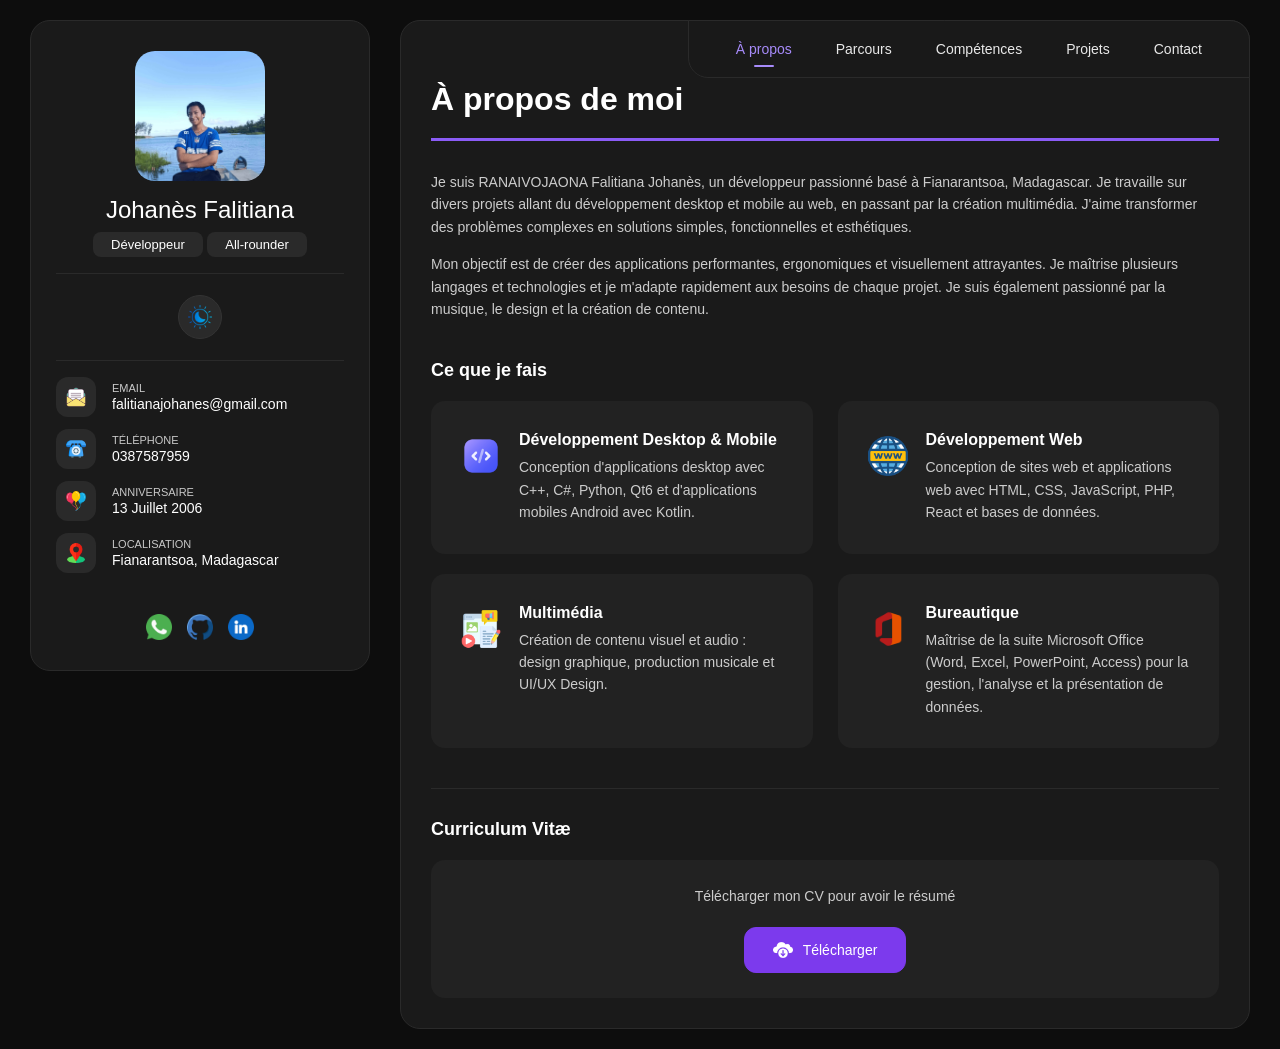
==== index.html @ 88a249fa "15/09/26 ajutsment" ====
<!doctype html>
<html lang="fr">
  <head>
    <meta charset="UTF-8" />
    <meta name="viewport" content="width=device-width, initial-scale=1.0" />
    <meta name="description" content="Johanès Falitiana" />
    <meta name="keywords" content="développeur" />
    <meta name="author" content="Johanès Falitiana" />
    <meta property="og:title" content="Johanès Falitiana" />
    <meta
      property="og:description"
      content="Colorons le monde au-delà des lignes"
    />
    <meta
      property="og:image"
      content="https://johanes-mg.github.io/images/og-image.png"
    />
    <meta property="og:url" content="https://johanes-mg.github.io/" />
    <meta name="twitter:card" content="summary_large_image" />
    <meta
      name="google-site-verification"
      content="e6RH8l0R0uN1X-4Rn2BS_ZNVHV0qNnOUqaSfo2yXLfU"
    />
    <title>Johanès Falitiana</title>
    <link rel="shortcut icon" href="./images/favicon.png" type="image/png" />
    <link rel="stylesheet" href="./johanes.css" />
  </head>

  <body>
    <main>
      <aside class="barre-laterale" data-barre>
        <div class="info-principale">
          <figure class="cadre-avatar">
            <img
              src="./images/j.jpg"
              width="80"
              height="80"
              alt=""
              loading="lazy"
            />
          </figure>

          <div class="contenu-info">
            <h1 class="nom" title="Johanès">Johanès Falitiana</h1>
            <p class="titre">Développeur</p>
            <p class="titre">All-rounder</p>
          </div>

          <button
            class="btn-plus-info"
            data-btn-info
            aria-label="Afficher les contacts"
          >
            <span>Afficher les contacts</span>
            <img
              src="./images/icone-fleche-bas.png"
              width="16"
              height="16"
              alt=""
              loading="lazy"
            />
          </button>
        </div>

        <div class="info-sup">
          <div class="separateur"></div>

          <div class="theme-toggle-wrapper">
            <button
              class="btn-theme"
              onclick="basculerTheme()"
              title="Changer de thème"
              aria-label="Changer de thème"
            >
              <img
                src="./images/icone-soleil.png"
                id="theme-icon"
                width="24"
                height="24"
                alt=""
                loading="lazy"
              />
            </button>
          </div>

          <div class="separateur"></div>

          <ul class="liste-contacts">
            <li class="item-contact">
              <div class="boite-icone">
                <img
                  src="./images/mail.png"
                  width="18"
                  height="18"
                  alt=""
                  loading="lazy"
                />
              </div>
              <div class="info-contact">
                <p class="titre-contact">Email</p>
                <a href="mailto:falitianajohanes@gmail.com" class="lien-contact"
                  >falitianajohanes@gmail.com</a
                >
              </div>
            </li>

            <li class="item-contact">
              <div class="boite-icone">
                <img
                  src="./images/appel.png"
                  width="18"
                  height="18"
                  alt=""
                  loading="lazy"
                />
              </div>
              <div class="info-contact">
                <p class="titre-contact">Téléphone</p>
                <a href="tel:+261387587959" class="lien-contact">0387587959</a>
              </div>
            </li>

            <li class="item-contact">
              <div class="boite-icone">
                <img
                  src="./images/calendar.png"
                  width="18"
                  height="18"
                  alt=""
                  loading="lazy"
                />
              </div>
              <div class="info-contact">
                <p class="titre-contact">Anniversaire</p>
                <time datetime="2006-07-13">13 Juillet 2006</time>
              </div>
            </li>

            <li class="item-contact">
              <div class="boite-icone">
                <img
                  src="./images/madagascar.png"
                  width="18"
                  height="18"
                  alt=""
                  loading="lazy"
                />
              </div>
              <div class="info-contact">
                <p class="titre-contact">Localisation</p>
                <address>Fianarantsoa, Madagascar</address>
              </div>
            </li>
          </ul>

          <div class="separateur"></div>

          <ul class="liste-reseaux">
            <li class="item-reseau">
              <a
                href="https://wa.me/261335429782"
                target="_blank"
                rel="noopener noreferrer"
                aria-label="WhatsApp"
              >
                <img
                  src="./images/whatsapp.png"
                  width="28"
                  height="28"
                  alt=""
                  loading="lazy"
                />
              </a>
            </li>
            <li class="item-reseau">
              <a
                href="https://github.com/Johanes-mg"
                target="_blank"
                rel="noopener noreferrer"
                aria-label="GitHub"
              >
                <img
                  src="./images/github.png"
                  width="28"
                  height="28"
                  alt=""
                  loading="lazy"
                />
              </a>
            </li>
            <li class="item-reseau">
              <a
                href="https://www.linkedin.com/in/johan%C3%A8s-falitiana-335456431"
                target="_blank"
                rel="noopener noreferrer"
                aria-label="LinkedIn"
              >
                <img
                  src="./images/linkedin.png"
                  width="28"
                  height="28"
                  alt=""
                  loading="lazy"
                />
              </a>
            </li>
          </ul>
        </div>
      </aside>

      <div class="contenu-principal">
        <nav class="navigation" aria-label="Navigation principale">
          <ul class="liste-navigation">
            <li class="item-nav">
              <button class="lien-nav actif" data-page-nav aria-current="page">
                À propos
              </button>
            </li>
            <li class="item-nav">
              <button class="lien-nav" data-page-nav>Parcours</button>
            </li>
            <li class="item-nav">
              <button class="lien-nav" data-page-nav>Compétences</button>
            </li>
            <li class="item-nav">
              <button class="lien-nav" data-page-nav>Projets</button>
            </li>
            <li class="item-nav">
              <button class="lien-nav" data-page-nav>Contact</button>
            </li>
          </ul>
        </nav>

        <article class="page page-a-propos actif" data-page="à propos">
          <header>
            <h2 class="titre-article">À propos de moi</h2>
          </header>

          <section class="texte-a-propos">
            <p>
              Je suis RANAIVOJAONA Falitiana Johanès, un développeur passionné
              basé à Fianarantsoa, Madagascar. Je travaille sur divers projets
              allant du développement desktop et mobile au web, en passant par
              la création multimédia. J'aime transformer des problèmes complexes
              en solutions simples, fonctionnelles et esthétiques.
            </p>
            <p>
              Mon objectif est de créer des applications performantes,
              ergonomiques et visuellement attrayantes. Je maîtrise plusieurs
              langages et technologies et je m'adapte rapidement aux besoins de
              chaque projet. Je suis également passionné par la musique, le
              design et la création de contenu.
            </p>
          </section>

          <section class="services">
            <h3 class="titre-service">Ce que je fais</h3>

            <ul class="liste-services">
              <li class="item-service">
                <div class="boite-icone-service">
                  <img
                    src="./images/icon-code.png"
                    width="40"
                    height="40"
                    alt=""
                    loading="lazy"
                  />
                </div>
                <div class="contenu-service">
                  <h4 class="titre-item-service">
                    Développement Desktop &amp; Mobile
                  </h4>
                  <p class="texte-service">
                    Conception d'applications desktop avec C++, C#, Python, Qt6
                    et d'applications mobiles Android avec Kotlin.
                  </p>
                </div>
              </li>

              <li class="item-service">
                <div class="boite-icone-service">
                  <img
                    src="./images/icone-web.png"
                    width="40"
                    height="40"
                    alt=""
                    loading="lazy"
                  />
                </div>
                <div class="contenu-service">
                  <h4 class="titre-item-service">Développement Web</h4>
                  <p class="texte-service">
                    Conception de sites web et applications web avec HTML, CSS,
                    JavaScript, PHP, React et bases de données.
                  </p>
                </div>
              </li>

              <li class="item-service">
                <div class="boite-icone-service">
                  <img
                    src="./images/icone-multimedia.png"
                    width="40"
                    height="40"
                    alt=""
                    loading="lazy"
                  />
                </div>
                <div class="contenu-service">
                  <h4 class="titre-item-service">Multimédia</h4>
                  <p class="texte-service">
                    Création de contenu visuel et audio : design graphique,
                    production musicale et UI/UX Design.
                  </p>
                </div>
              </li>

              <li class="item-service">
                <div class="boite-icone-service">
                  <img
                    src="./images/icone-bureautic.png"
                    width="40"
                    height="40"
                    alt=""
                    loading="lazy"
                  />
                </div>
                <div class="contenu-service">
                  <h4 class="titre-item-service">Bureautique</h4>
                  <p class="texte-service">
                    Maîtrise de la suite Microsoft Office (Word, Excel,
                    PowerPoint, Access) pour la gestion, l'analyse et la
                    présentation de données.
                  </p>
                </div>
              </li>
            </ul>
          </section>

          <section class="section-cv">
            <h3 class="titre-service">Curriculum Vitæ</h3>
            <div class="cv-container">
              <p class="cv-description">
                Télécharger mon CV pour avoir le résumé
              </p>
              <div class="cv-boutons">
                <button
                  class="btn-cv-action btn-telecharger"
                  onclick="telechargerCV()"
                >
                  <img
                    src="./images/icone-telecharger.png"
                    width="20"
                    height="20"
                    alt=""
                    loading="lazy"
                  />
                  Télécharger
                </button>
              </div>
            </div>
          </section>
        </article>

        <article class="page page-parcours" data-page="parcours">
          <header>
            <h2 class="titre-article">Parcours</h2>
          </header>

          <section class="ligne-temps">
            <div class="en-tete-section">
              <div class="boite-icone">
                <img
                  src="./images/icone-academic.png"
                  width="20"
                  height="20"
                  alt=""
                  loading="lazy"
                />
              </div>
              <h3 class="titre-section">Académique</h3>
            </div>

            <ol class="liste-ligne-temps">
              <li class="item-ligne-temps">
                <h4 class="titre-item-ligne">Première année de Licence</h4>
                <span>2024 - 2025</span>
                <p class="texte-ligne">
                  École Nationale d'Informatique de Fianarantsoa.
                </p>
              </li>
              <li class="item-ligne-temps">
                <h4 class="titre-item-ligne">Deuxième année de Licence</h4>
                <span>2025 - 2026</span>
                <p class="texte-ligne">
                  École Nationale d'Informatique de Fianarantsoa.
                </p>
              </li>
              <li class="item-ligne-temps">
                <h4 class="titre-item-ligne">Baccalauréat</h4>
                <span>2024</span>
                <p class="texte-ligne">Baccalauréat série D.</p>
              </li>
              <li class="item-ligne-temps">
                <h4 class="titre-item-ligne">BEPC</h4>
                <span>2021</span>
                <p class="texte-ligne">Brevet d'Études du Premier Cycle.</p>
              </li>
              <li class="item-ligne-temps">
                <h4 class="titre-item-ligne">CEPE</h4>
                <span>2017</span>
                <p class="texte-ligne">
                  Certificat d'Études Primaires Élémentaires.
                </p>
              </li>
            </ol>
          </section>

          <section class="ligne-temps">
            <div class="en-tete-section">
              <div class="boite-icone">
                <img
                  src="./images/icone-formation.png"
                  width="20"
                  height="20"
                  alt=""
                  loading="lazy"
                />
              </div>
              <h3 class="titre-section">Formation</h3>
            </div>

            <ol class="liste-ligne-temps">
              <li class="item-ligne-temps">
                <h4 class="titre-item-ligne">Français</h4>
                <span>2026</span>
                <p class="texte-ligne">Alliance Française de Fianarantsoa</p>
              </li>
              <li class="item-ligne-temps">
                <h4 class="titre-item-ligne">Anglais</h4>
                <span>2024 - 2025</span>
                <p class="texte-ligne">
                  International Tesol/TEFL Training Institute
                </p>
              </li>
              <li class="item-ligne-temps">
                <h4 class="titre-item-ligne">Bureautique à CFEI</h4>
                <span>2024</span>
                <p class="texte-ligne">
                  Centre de Formation en Électronique et Informatique.
                </p>
              </li>
            </ol>
          </section>

          <section class="ligne-temps">
            <div class="en-tete-section">
              <div class="boite-icone">
                <img
                  src="./images/icone-xp.png"
                  width="20"
                  height="20"
                  alt=""
                  loading="lazy"
                />
              </div>
              <h3 class="titre-section">Expérience</h3>
            </div>

            <ol class="liste-ligne-temps">
              <li class="item-ligne-temps">
                <h4 class="titre-item-ligne">Projets Personnels</h4>
                <span>2024 - Présent</span>
                <p class="texte-ligne">
                  Développement d'applications web, mobiles et desktop
                  présentées dans la section Projets.
                </p>
              </li>
            </ol>
          </section>
        </article>

        <article class="page page-competences" data-page="compétences">
          <header>
            <h2 class="titre-article">Mes compétences</h2>
          </header>

          <section class="competences">
            <div class="categorie-competence">
              <div class="en-tete-categorie">
                <div class="boite-icone-categorie">
                  <img
                    src="./images/icone-bureautic.png"
                    width="32"
                    height="32"
                    alt=""
                    loading="lazy"
                  />
                </div>
                <h3 class="titre-categorie">Bureautiques</h3>
              </div>
              <ul class="liste-competences">
                <li class="item-competence carte-contenu">
                  <div class="en-tete-competence">
                    <div class="boite-icone-competence">
                      <img
                        src="./images/word.png"
                        width="28"
                        height="28"
                        alt=""
                        loading="lazy"
                      />
                    </div>
                    <h5 class="nom-competence">Word</h5>
                  </div>
                </li>
                <li class="item-competence carte-contenu">
                  <div class="en-tete-competence">
                    <div class="boite-icone-competence">
                      <img
                        src="./images/excel.png"
                        width="28"
                        height="28"
                        alt=""
                        loading="lazy"
                      />
                    </div>
                    <h5 class="nom-competence">Excel</h5>
                  </div>
                </li>
                <li class="item-competence carte-contenu">
                  <div class="en-tete-competence">
                    <div class="boite-icone-competence">
                      <img
                        src="./images/powerpoint.png"
                        width="28"
                        height="28"
                        alt=""
                        loading="lazy"
                      />
                    </div>
                    <h5 class="nom-competence">PowerPoint</h5>
                  </div>
                </li>
              </ul>
            </div>
            <div class="categorie-competence">
              <div class="en-tete-categorie">
                <div class="boite-icone-categorie">
                  <img
                    src="./images/icone-web.png"
                    width="32"
                    height="32"
                    alt=""
                    loading="lazy"
                  />
                </div>
                <h3 class="titre-categorie">Développement Web</h3>
              </div>
              <ul class="liste-competences">
                <li class="item-competence carte-contenu">
                  <div class="en-tete-competence">
                    <div class="boite-icone-competence">
                      <img
                        src="./images/html.png"
                        width="28"
                        height="28"
                        alt=""
                        loading="lazy"
                      />
                    </div>
                    <h5 class="nom-competence">HTML5</h5>
                  </div>
                </li>
                <li class="item-competence carte-contenu">
                  <div class="en-tete-competence">
                    <div class="boite-icone-competence">
                      <img
                        src="./images/css.png"
                        width="28"
                        height="28"
                        alt=""
                        loading="lazy"
                      />
                    </div>
                    <h5 class="nom-competence">CSS3</h5>
                  </div>
                </li>
                <li class="item-competence carte-contenu">
                  <div class="en-tete-competence">
                    <div class="boite-icone-competence">
                      <img
                        src="./images/js.png"
                        width="28"
                        height="28"
                        alt=""
                        loading="lazy"
                      />
                    </div>
                    <h5 class="nom-competence">JavaScript</h5>
                  </div>
                </li>
                <li class="item-competence carte-contenu">
                  <div class="en-tete-competence">
                    <div class="boite-icone-competence">
                      <img
                        src="./images/php.png"
                        width="28"
                        height="28"
                        alt=""
                        loading="lazy"
                      />
                    </div>
                    <h5 class="nom-competence">PHP</h5>
                  </div>
                </li>
              </ul>
            </div>

            <div class="categorie-competence">
              <div class="en-tete-categorie">
                <div class="boite-icone-categorie">
                  <img
                    src="./images/desktop.png"
                    width="32"
                    height="32"
                    alt=""
                    loading="lazy"
                  />
                </div>
                <h3 class="titre-categorie">Développement Desktop</h3>
              </div>
              <ul class="liste-competences">
                <li class="item-competence carte-contenu">
                  <div class="en-tete-competence">
                    <div class="boite-icone-competence">
                      <img
                        src="./images/python.png"
                        width="28"
                        height="28"
                        alt=""
                        loading="lazy"
                      />
                    </div>
                    <h5 class="nom-competence">Python</h5>
                  </div>
                </li>
                <li class="item-competence carte-contenu">
                  <div class="en-tete-competence">
                    <div class="boite-icone-competence">
                      <img
                        src="./images/java.png"
                        width="28"
                        height="28"
                        alt=""
                        loading="lazy"
                      />
                    </div>
                    <h5 class="nom-competence">Java</h5>
                  </div>
                </li>
                <li class="item-competence carte-contenu">
                  <div class="en-tete-competence">
                    <div class="boite-icone-competence">
                      <img
                        src="./images/cpp.png"
                        width="28"
                        height="28"
                        alt=""
                        loading="lazy"
                      />
                    </div>
                    <h5 class="nom-competence">C++</h5>
                  </div>
                </li>
                <li class="item-competence carte-contenu">
                  <div class="en-tete-competence">
                    <div class="boite-icone-competence">
                      <img
                        src="./images/csharp.png"
                        width="28"
                        height="28"
                        alt=""
                        loading="lazy"
                      />
                    </div>
                    <h5 class="nom-competence">C# / .NET</h5>
                  </div>
                </li>
                <li class="item-competence carte-contenu">
                  <div class="en-tete-competence">
                    <div class="boite-icone-competence">
                      <img
                        src="./images/qt.png"
                        width="28"
                        height="28"
                        alt=""
                        loading="lazy"
                      />
                    </div>
                    <h5 class="nom-competence">Qt6</h5>
                  </div>
                </li>
              </ul>
            </div>

            <div class="categorie-competence">
              <div class="en-tete-categorie">
                <div class="boite-icone-categorie">
                  <img
                    src="./images/mobile.png"
                    width="32"
                    height="32"
                    alt=""
                    loading="lazy"
                  />
                </div>
                <h3 class="titre-categorie">Développement Mobile</h3>
              </div>
              <ul class="liste-competences">
                <li class="item-competence carte-contenu">
                  <div class="en-tete-competence">
                    <div class="boite-icone-competence">
                      <img
                        src="./images/kotlin.png"
                        width="28"
                        height="28"
                        alt=""
                        loading="lazy"
                      />
                    </div>
                    <h5 class="nom-competence">Kotlin</h5>
                  </div>
                </li>
              </ul>
            </div>

            <div class="categorie-competence">
              <div class="en-tete-categorie">
                <div class="boite-icone-categorie">
                  <img
                    src="./images/database.png"
                    width="32"
                    height="32"
                    alt=""
                    loading="lazy"
                  />
                </div>
                <h3 class="titre-categorie">Bases de données</h3>
              </div>
              <ul class="liste-competences">
                <li class="item-competence carte-contenu">
                  <div class="en-tete-competence">
                    <div class="boite-icone-competence">
                      <img
                        src="./images/mysql.png"
                        width="28"
                        height="28"
                        alt=""
                        loading="lazy"
                      />
                    </div>
                    <h5 class="nom-competence">MySQL</h5>
                  </div>
                </li>
              </ul>
            </div>
            <div class="categorie-competence">
              <div class="en-tete-categorie">
                <div class="boite-icone-categorie">
                  <img
                    src="./images/systememx.png"
                    width="32"
                    height="32"
                    alt=""
                    loading="lazy"
                  />
                </div>
                <h3 class="titre-categorie">Systèmes d'exploitation</h3>
              </div>
              <ul class="liste-competences">
                <li class="item-competence carte-contenu">
                  <div class="en-tete-competence">
                    <div class="boite-icone-competence">
                      <img
                        src="./images/windows.png"
                        width="28"
                        height="28"
                        alt=""
                        loading="lazy"
                      />
                    </div>
                    <h5 class="nom-competence">Windows</h5>
                  </div>
                </li>
                <li class="item-competence carte-contenu">
                  <div class="en-tete-competence">
                    <div class="boite-icone-competence">
                      <img
                        src="./images/debian.png"
                        width="28"
                        height="28"
                        alt=""
                        loading="lazy"
                      />
                    </div>
                    <h5 class="nom-competence">Linux (basé sur Debian)</h5>
                  </div>
                </li>
              </ul>
            </div>
            <div class="categorie-competence">
              <div class="en-tete-categorie">
                <div class="boite-icone-categorie">
                  <img
                    src="./images/creation.png"
                    width="32"
                    height="32"
                    alt=""
                    loading="lazy"
                  />
                </div>
                <h3 class="titre-categorie">Multimédia &amp; Design</h3>
              </div>
              <ul class="liste-competences">
                <li class="item-competence carte-contenu">
                  <div class="en-tete-competence">
                    <div class="boite-icone-competence">
                      <img
                        src="./images/lunacy.png"
                        width="28"
                        height="28"
                        alt=""
                        loading="lazy"
                      />
                    </div>
                    <h5 class="nom-competence">Lunacy (UI/UX)</h5>
                  </div>
                </li>
                <li class="item-competence carte-contenu">
                  <div class="en-tete-competence">
                    <div class="boite-icone-competence">
                      <img
                        src="./images/affinity.png"
                        width="28"
                        height="28"
                        alt=""
                        loading="lazy"
                      />
                    </div>
                    <h5 class="nom-competence">Affinity Illustration</h5>
                  </div>
                </li>
                <li class="item-competence carte-contenu">
                  <div class="en-tete-competence">
                    <div class="boite-icone-competence">
                      <img
                        src="./images/flstudio.png"
                        width="28"
                        height="28"
                        alt=""
                        loading="lazy"
                      />
                    </div>
                    <h5 class="nom-competence">FL Studio</h5>
                  </div>
                </li>
              </ul>
            </div>

            <div class="categorie-competence">
              <div class="en-tete-categorie">
                <div class="boite-icone-categorie">
                  <img
                    src="./images/langues.png"
                    width="32"
                    height="32"
                    alt=""
                    loading="lazy"
                  />
                </div>
                <h3 class="titre-categorie">Langues</h3>
              </div>
              <ul class="liste-competences">
                <li class="item-competence carte-contenu">
                  <div class="en-tete-competence">
                    <div class="boite-icone-competence">
                      <img
                        src="./images/malagasy.png"
                        width="28"
                        height="28"
                        alt=""
                        loading="lazy"
                      />
                    </div>
                    <h5 class="nom-competence">Malagasy</h5>
                  </div>
                </li>
                <li class="item-competence carte-contenu">
                  <div class="en-tete-competence">
                    <div class="boite-icone-competence">
                      <img
                        src="./images/francais.png"
                        width="28"
                        height="28"
                        alt=""
                        loading="lazy"
                      />
                    </div>
                    <h5 class="nom-competence">Français</h5>
                  </div>
                </li>
                <li class="item-competence carte-contenu">
                  <div class="en-tete-competence">
                    <div class="boite-icone-competence">
                      <img
                        src="./images/anglais.png"
                        width="28"
                        height="28"
                        alt=""
                        loading="lazy"
                      />
                    </div>
                    <h5 class="nom-competence">Anglais</h5>
                  </div>
                </li>
              </ul>
            </div>

            <div class="categorie-competence">
              <div class="en-tete-categorie">
                <div class="boite-icone-categorie">
                  <img
                    src="./images/permis.png"
                    width="32"
                    height="32"
                    alt=""
                    loading="lazy"
                  />
                </div>
                <h3 class="titre-categorie">Permis de conduire</h3>
              </div>
              <ul class="liste-competences">
                <li class="item-competence carte-contenu">
                  <div class="en-tete-competence">
                    <div class="boite-icone-competence">
                      <img
                        src="./images/permisa.png"
                        width="28"
                        height="28"
                        alt=""
                        loading="lazy"
                      />
                    </div>
                    <h5 class="nom-competence">Permis A</h5>
                  </div>
                </li>
                <li class="item-competence carte-contenu">
                  <div class="en-tete-competence">
                    <div class="boite-icone-competence">
                      <img
                        src="./images/permisb.png"
                        width="28"
                        height="28"
                        alt=""
                        loading="lazy"
                      />
                    </div>
                    <h5 class="nom-competence">Permis B</h5>
                  </div>
                </li>
              </ul>
            </div>
          </section>
        </article>

        <article class="page page-projets" data-page="projets">
          <header>
            <h2 class="titre-article">Projets</h2>
          </header>

          <section class="projets">
            <ul class="liste-filtres" role="tablist">
              <li class="item-filtre" role="tab">
                <button
                  class="actif"
                  data-btn-filtre
                  aria-selected="true"
                  data-categorie="tous"
                >
                  Tous
                </button>
              </li>
              <li class="item-filtre" role="tab">
                <button
                  data-btn-filtre
                  aria-selected="false"
                  data-categorie="WEB"
                >
                  Web
                </button>
              </li>
              <li class="item-filtre" role="tab">
                <button
                  data-btn-filtre
                  aria-selected="false"
                  data-categorie="MOBILE"
                >
                  Mobile
                </button>
              </li>
              <li class="item-filtre" role="tab">
                <button
                  data-btn-filtre
                  aria-selected="false"
                  data-categorie="DESKTOP"
                >
                  Desktop
                </button>
              </li>
            </ul>

            <div class="boite-select-filtre">
              <button
                class="select-filtre"
                data-select
                aria-haspopup="true"
                aria-expanded="false"
              >
                <span class="valeur-select" data-select-valeur
                  >Sélectionner une catégorie</span
                >
                <span class="icone-select">
                  <img
                    src="./images/icone-fleche-bas.png"
                    width="16"
                    height="16"
                    alt=""
                    loading="lazy"
                  />
                </span>
              </button>
              <ul class="liste-select" role="listbox">
                <li class="item-select" role="option">
                  <button data-select-item data-categorie="tous">Tous</button>
                </li>
                <li class="item-select" role="option">
                  <button data-select-item data-categorie="WEB">Web</button>
                </li>
                <li class="item-select" role="option">
                  <button data-select-item data-categorie="MOBILE">
                    Mobile
                  </button>
                </li>
                <li class="item-select" role="option">
                  <button data-select-item data-categorie="DESKTOP">
                    Desktop
                  </button>
                </li>
              </ul>
            </div>

            <ul class="liste-projets" id="liste-projets"></ul>
          </section>
        </article>

        <article class="page page-contact" data-page="contact">
          <header>
            <h2 class="titre-article">Contact</h2>
          </header>

          <section class="contact-section">
            <p class="contact-intro">
              Choisissez votre méthode de contact préférée :
            </p>

            <div class="switch-container" data-switch-container>
              <div class="switch-track">
                <button
                  class="switch-option switch-gauche"
                  data-switch="gmail"
                  aria-label="Contacter via Gmail"
                >
                  <img
                    src="./images/gmail.png"
                    width="22"
                    height="22"
                    alt=""
                    loading="lazy"
                  />
                </button>
                <button
                  class="switch-option switch-centre actif"
                  data-switch="whatsapp"
                  aria-label="Contacter via WhatsApp"
                >
                  <img
                    src="./images/whatsapp.png"
                    width="22"
                    height="22"
                    alt=""
                    loading="lazy"
                  />
                </button>
                <button
                  class="switch-option switch-droite"
                  data-switch="linkedin"
                  aria-label="Contacter via LinkedIn"
                >
                  <img
                    src="./images/linkedin.png"
                    width="22"
                    height="22"
                    alt=""
                    loading="lazy"
                  />
                </button>
                <div class="switch-curseur" data-switch-curseur></div>
              </div>
            </div>

            <div class="contact-action">
              <button
                class="btn-contact"
                data-btn-contact
                aria-label="contacter"
              >
                <img
                  src="./images/send.png"
                  width="20"
                  height="20"
                  alt=""
                  loading="lazy"
                />
                <span>Contacter</span>
              </button>
            </div>

            <div class="contact-info-badge">
              <div class="badge-content">
                <div class="badge-icone">
                  <img
                    src="./images/whatsapp.png"
                    width="24"
                    height="24"
                    alt=""
                    id="badge-icon"
                    loading="lazy"
                  />
                </div>
                <div class="badge-texte">
                  <span class="badge-methode" id="badge-methode">WhatsApp</span>
                  <span class="badge-valeur" id="badge-valeur"
                    >+261 33 54 297 82</span
                  >
                </div>
              </div>
            </div>

            <div class="illustration-contact-wrapper">
              <img
                src="./images/contactus_green.png"
                class="illustration-contact illustration-whatsapp"
                alt=""
                loading="lazy"
              />
              <img
                src="./images/contactus_red.png"
                class="illustration-contact illustration-gmail"
                alt=""
                loading="lazy"
              />
              <img
                src="./images/contactus_blue.png"
                class="illustration-contact illustration-linkedin"
                alt=""
                loading="lazy"
              />
            </div>
          </section>
        </article>
      </div>
    </main>

    <div
      class="lightbox-overlay"
      role="dialog"
      aria-modal="true"
      aria-label="Agrandissement d'image"
    >
      <div class="lightbox-contenu">
        <button
          class="btn-fermer-lightbox"
          onclick="fermerLightbox()"
          aria-label="Fermer l'agrandissement"
        >
          ✕
        </button>
        <button
          class="btn-nav-lightbox btn-nav-prev"
          onclick="navLightbox(-1)"
          aria-label="Image précédente"
        >
          ‹
        </button>
        <img src="" id="lightbox-image" alt="" />
        <button
          class="btn-nav-lightbox btn-nav-next"
          onclick="navLightbox(1)"
          aria-label="Image suivante"
        >
          ›
        </button>
        <div class="lightbox-footer">
          <div class="titre-lightbox" id="lightbox-titre"></div>
          <div class="lightbox-counter" id="lightbox-counter">1 / 1</div>
        </div>
      </div>
    </div>

    <script src="./johanes.js" defer></script>
  </body>
</html>
---- johanes.css ----
*,
*::before,
*::after {
  margin: 0;
  padding: 0;
  box-sizing: border-box;
}

html {
  font-family:
    -apple-system, BlinkMacSystemFont, "Segoe UI", Roboto, Oxygen, Ubuntu,
    Cantarell, sans-serif;
  scroll-behavior: smooth;
}

body {
  background: #0d0d0d;
  color: #ccc;
  overflow-x: hidden;
  padding-bottom: 70px;
}

a {
  text-decoration: none;
  color: inherit;
}

li {
  list-style: none;
}

img,
a,
button,
time,
span {
  display: block;
}

button {
  font: inherit;
  background: none;
  border: none;
  cursor: pointer;
  color: inherit;
}

.separateur {
  width: 100%;
  height: 1px;
  background: #2a2a2a;
  margin: 16px 0;
}

.boite-icone {
  background: #2a2a2a;
  width: 30px;
  height: 30px;
  border-radius: 8px;
  display: flex;
  justify-content: center;
  align-items: center;
  flex-shrink: 0;
}

.boite-icone img {
  width: 18px;
  height: 18px;
}

.carte-contenu {
  background: #222;
  padding: 15px;
  border-radius: 14px;
}

main {
  padding: 15px;
  min-width: 259px;
}

.barre-laterale,
.page {
  background: #1a1a1a;
  border: 1px solid #2a2a2a;
  border-radius: 20px;
  padding: 15px;
  z-index: 1;
}

.barre-laterale {
  margin-bottom: 15px;
  max-height: 112px;
  overflow: hidden;
}

.barre-laterale.actif {
  max-height: 550px;
}

.barre-laterale::-webkit-scrollbar {
  width: 4px;
}

.barre-laterale::-webkit-scrollbar-thumb {
  background: #8b5cf6;
  border-radius: 10px;
}

.page {
  display: none;
}

.page.actif {
  display: block;
}

.info-principale {
  position: relative;
  display: flex;
  align-items: center;
  gap: 15px;
}

.cadre-avatar {
  background: #2a2a2a;
  border-radius: 20px;
  flex-shrink: 0;
}

.cadre-avatar img {
  border-radius: 20px;
  width: 80px;
  height: 80px;
  object-fit: cover;
  cursor: pointer;
}

.nom {
  color: #fff;
  font-size: 17px;
  font-weight: 500;
  margin-bottom: 10px;
}

.titre {
  color: #fff;
  background: #2a2a2a;
  font-size: 11px;
  font-weight: 300;
  padding: 3px 12px;
  border-radius: 8px;
  display: inline-block;
}

.btn-plus-info {
  position: absolute;
  top: -15px;
  right: -15px;
  border-radius: 0 15px;
  font-size: 13px;
  color: #a78bfa;
  background: #2a2a2a;
  padding: 10px;
  z-index: 1;
}

.btn-plus-info span {
  display: none;
}

.btn-plus-info img {
  width: 16px;
  height: 16px;
}

.info-sup {
  opacity: 0;
  visibility: hidden;
}

.barre-laterale.actif .info-sup {
  opacity: 1;
  visibility: visible;
}

.theme-toggle-wrapper {
  display: flex;
  justify-content: center;
  padding: 5px 0;
}

.btn-theme {
  background: #2a2a2a;
  border: 1px solid #333;
  border-radius: 50%;
  width: 44px;
  height: 44px;
  display: flex;
  align-items: center;
  justify-content: center;
  cursor: pointer;
}

.btn-theme:hover {
  background: #3a3a3a;
  border-color: #8b5cf6;
}

.btn-theme img {
  width: 24px;
  height: 24px;
}

.liste-contacts {
  display: grid;
  grid-template-columns: 1fr;
  gap: 16px;
}

.item-contact {
  display: flex;
  align-items: center;
  gap: 16px;
}

.info-contact {
  max-width: calc(100% - 46px);
  width: calc(100% - 46px);
  word-break: break-word;
}

.titre-contact {
  color: rgba(232, 232, 232, 0.85);
  font-size: 11px;
  text-transform: uppercase;
  margin-bottom: 2px;
}

.info-contact :is(.lien-contact, time, address) {
  color: #fff;
  font-size: 13px;
  word-break: break-word;
}

.info-contact address {
  font-style: normal;
}

.liste-reseaux {
  display: flex;
  justify-content: center;
  gap: 20px;
  padding: 8px 0 4px 0;
  flex-wrap: wrap;
}

.item-reseau img {
  width: 28px;
  height: 28px;
  object-fit: contain;
}

.titre-article {
  color: #fff;
  font-size: 24px;
  font-weight: 600;
  padding-bottom: 7px;
  margin-bottom: 30px;
  border-bottom: 3px solid #8b5cf6;
}

.navigation {
  position: fixed;
  bottom: 0;
  left: 0;
  width: 100%;
  background: rgba(26, 26, 26, 0.98);
  border: 1px solid #2a2a2a;
  border-radius: 12px 12px 0 0;
  z-index: 999;
  backdrop-filter: blur(10px);
  -webkit-backdrop-filter: blur(10px);
  transform: translateZ(0);
  -webkit-transform: translateZ(0);
  will-change: transform;
  overscroll-behavior: contain;
}

.liste-navigation {
  display: flex;
  flex-wrap: wrap;
  justify-content: center;
  align-items: center;
  padding: 0 10px;
}

.lien-nav {
  color: #e8e8e8;
  font-size: 11px;
  padding: 20px 7px;
  position: relative;
}

.lien-nav:hover {
  color: #ffffff;
}

.lien-nav.actif {
  color: #a78bfa;
}

.lien-nav.actif::after {
  content: "";
  position: absolute;
  bottom: 10px;
  left: 50%;
  transform: translateX(-50%);
  width: 20px;
  height: 2px;
  background: #a78bfa;
  border-radius: 2px;
}

.texte-a-propos {
  color: #ccc;
  font-size: 14px;
  font-weight: 300;
  line-height: 1.6;
  margin-bottom: 40px;
}

.texte-a-propos p {
  margin-bottom: 15px;
}

.services {
  margin-bottom: 35px;
}

.titre-service {
  color: #fff;
  font-size: 18px;
  margin-bottom: 20px;
}

.liste-services {
  display: grid;
  grid-template-columns: 1fr;
  gap: 20px;
}

.item-service {
  background: #222;
  padding: 20px;
  border-radius: 14px;
}

.boite-icone-service {
  margin-bottom: 10px;
}

.boite-icone-service img {
  margin: auto;
}

.contenu-service {
  text-align: center;
}

.titre-item-service {
  color: #fff;
  font-size: 16px;
  margin-bottom: 7px;
}

.texte-service {
  color: #ccc;
  font-size: 14px;
  font-weight: 300;
  line-height: 1.6;
}

.section-cv {
  margin-top: 40px;
  padding-top: 30px;
  border-top: 1px solid #2a2a2a;
}

.cv-container {
  background: #222;
  padding: 25px;
  border-radius: 14px;
  text-align: center;
}

.cv-description {
  color: #ccc;
  font-size: 14px;
  font-weight: 300;
  line-height: 1.6;
  margin-bottom: 20px;
}

.cv-boutons {
  display: flex;
  flex-wrap: wrap;
  justify-content: center;
  gap: 15px;
}

.btn-cv-action {
  display: inline-flex;
  align-items: center;
  gap: 10px;
  padding: 12px 28px;
  border-radius: 12px;
  font-size: 14px;
  font-weight: 500;
  cursor: pointer;
  background: #2a2a2a;
  color: #a78bfa;
  border: 1px solid #333;
}

.btn-cv-action:hover {
  background: #3a3a3a;
  border-color: #8b5cf6;
}

.btn-cv-action img {
  width: 20px;
  height: 20px;
}

.btn-telecharger {
  background: #7c3aed;
  color: #fff;
  border-color: #7c3aed;
}

.btn-telecharger:hover {
  background: #6d28d9;
  border-color: #6d28d9;
}

.btn-telecharger img {
  filter: brightness(0) invert(1);
}

.ligne-temps {
  margin-bottom: 30px;
}

.en-tete-section {
  display: flex;
  align-items: center;
  gap: 15px;
  margin-bottom: 25px;
}

.titre-section {
  color: #fff;
  font-size: 18px;
}

.en-tete-section .boite-icone img {
  width: 20px;
  height: 20px;
}

.liste-ligne-temps {
  font-size: 14px;
  margin-left: 45px;
}

.item-ligne-temps {
  position: relative;
}

.item-ligne-temps:not(:last-child) {
  margin-bottom: 20px;
}

.titre-item-ligne {
  color: #fff;
  font-size: 14px;
  line-height: 1.3;
  margin-bottom: 7px;
}

.item-ligne-temps span {
  color: #a78bfa;
  font-weight: 400;
  line-height: 1.6;
  display: block;
}

.item-ligne-temps:not(:last-child)::before {
  content: "";
  position: absolute;
  top: -25px;
  left: -30px;
  width: 1px;
  height: calc(100% + 50px);
  background: #2a2a2a;
}

.item-ligne-temps::after {
  content: "";
  position: absolute;
  top: 5px;
  left: -33px;
  height: 6px;
  width: 6px;
  background: #8b5cf6;
  border-radius: 50%;
  box-shadow: 0 0 0 4px #2a2a2a;
}

.texte-ligne {
  color: #ccc;
  font-weight: 300;
  line-height: 1.6;
}

.competences {
  display: flex;
  flex-direction: column;
  gap: 40px;
}

.categorie-competence {
  background: #1a1a1a;
  border: 1px solid #2a2a2a;
  border-radius: 16px;
  padding: 20px;
}

.en-tete-categorie {
  display: flex;
  align-items: center;
  gap: 15px;
  margin-bottom: 20px;
  padding-bottom: 12px;
  border-bottom: 2px solid #2a2a2a;
}

.boite-icone-categorie {
  width: 40px;
  height: 40px;
  background: #2a2a2a;
  border-radius: 10px;
  display: flex;
  align-items: center;
  justify-content: center;
  flex-shrink: 0;
}

.boite-icone-categorie img {
  width: 32px;
  height: 32px;
}

.titre-categorie {
  color: #fff;
  font-size: 20px;
  font-weight: 600;
}

.liste-competences {
  display: grid;
  grid-template-columns: 1fr;
  gap: 15px;
}

.item-competence {
  padding: 15px 18px;
  border-radius: 12px;
  background: #222;
}

.en-tete-competence {
  display: flex;
  align-items: center;
  gap: 12px;
}

.boite-icone-competence {
  width: 34px;
  height: 34px;
  background: #2a2a2a;
  border-radius: 8px;
  display: flex;
  align-items: center;
  justify-content: center;
  flex-shrink: 0;
}

.boite-icone-competence img {
  width: 28px;
  height: 28px;
  object-fit: contain;
}

.nom-competence {
  color: #fff;
  font-size: 14px;
  font-weight: 500;
  flex: 1;
}

.liste-filtres {
  display: none;
}

.boite-select-filtre {
  position: relative;
  margin-bottom: 25px;
}

.select-filtre {
  background: #1a1a1a;
  color: #ccc;
  display: flex;
  justify-content: space-between;
  align-items: center;
  width: 100%;
  padding: 12px 16px;
  border: 1px solid #2a2a2a;
  border-radius: 14px;
  font-size: 14px;
  font-weight: 300;
}

.select-filtre.actif .icone-select {
  transform: rotate(0.5turn);
}

.icone-select img {
  width: 16px;
  height: 16px;
}

.liste-select {
  background: #1a1a1a;
  position: absolute;
  top: calc(100% + 6px);
  width: 100%;
  padding: 6px;
  border: 1px solid #2a2a2a;
  border-radius: 14px;
  z-index: 2;
  opacity: 0;
  visibility: hidden;
  pointer-events: none;
}

.select-filtre.actif + .liste-select {
  opacity: 1;
  visibility: visible;
  pointer-events: all;
}

.item-select button {
  background: #1a1a1a;
  color: #ccc;
  font-size: 14px;
  font-weight: 300;
  text-transform: capitalize;
  width: 100%;
  padding: 8px 10px;
  border-radius: 8px;
  text-align: left;
}

.item-select button:hover {
  background: #2a2a2a;
}

.liste-projets {
  display: grid;
  grid-template-columns: 1fr;
  gap: 30px;
  margin-bottom: 10px;
}

.item-projet {
  display: none;
}

.item-projet.actif {
  display: block;
}

.item-projet > a {
  width: 100%;
}

.image-projet {
  position: relative;
  width: 100%;
  aspect-ratio: 16 / 9;
  border-radius: 16px;
  overflow: hidden;
  margin-bottom: 15px;
  background: #1a1a1a;
}

.image-projet img {
  width: 100%;
  height: 100%;
  object-fit: cover;
}

.icone-oeil {
  position: absolute;
  top: 50%;
  left: 50%;
  transform: translate(-50%, -50%);
  padding: 0;
  opacity: 0;
  z-index: 1;
  display: flex;
  align-items: center;
  justify-content: center;
  background: transparent;
}

.image-projet:hover .icone-oeil {
  opacity: 1;
}

.icone-oeil img {
  width: 32px;
  height: 32px;
  filter: drop-shadow(0 0 8px rgba(0, 0, 0, 0.6));
}

.titre-projet {
  color: #fff;
  font-size: 15px;
  font-weight: 400;
  text-transform: capitalize;
  line-height: 1.3;
  margin-left: 10px;
}

.categorie-projet {
  color: rgba(232, 232, 232, 0.85);
  font-size: 14px;
  font-weight: 300;
  margin-left: 10px;
}

.info-projet {
  padding: 12px 10px 10px 10px;
  border-top: 1px solid #2a2a2a;
  margin-top: 10px;
  text-align: center;
}

.lien-projet {
  display: inline-block;
  color: #a78bfa;
  font-size: 14px;
  font-weight: 500;
  padding: 4px 12px;
  border-radius: 4px;
}

.lien-projet:hover {
  color: #c4b5fd;
  text-decoration: underline;
}

.contact-section {
  display: flex;
  flex-direction: column;
  align-items: center;
  gap: 8px;
  padding: 10px 0;
}

.contact-intro {
  color: #ccc;
  font-size: 15px;
  font-weight: 300;
  text-align: center;
}

.switch-container {
  display: flex;
  justify-content: center;
}

.switch-track {
  position: relative;
  display: flex;
  align-items: center;
  background: #2a2a2a;
  border-radius: 30px;
  padding: 4px;
  width: 200px;
  height: 50px;
  border: 1px solid #333;
}

.switch-option {
  flex: 1;
  display: flex;
  justify-content: center;
  align-items: center;
  border-radius: 26px;
  padding: 6px;
  z-index: 2;
  cursor: pointer;
}

.switch-option img {
  width: 24px;
  height: 24px;
  opacity: 0.5;
}

.switch-option.actif img {
  opacity: 1;
}

.switch-curseur {
  position: absolute;
  top: 4px;
  height: calc(100% - 8px);
  width: calc(33.33% - 4px);
  border-radius: 26px;
  background: #25d366;
  z-index: 1;
  left: 4px;
}

.switch-curseur.position-gauche {
  left: 4px;
  background: #ea4335;
}

.switch-curseur.position-centre {
  left: calc(33.33% + 2px);
  background: #25d366;
}

.switch-curseur.position-droite {
  left: calc(66.66% + 0px);
  background: #0a66c2;
}

.contact-action {
  width: 100%;
  max-width: 350px;
}

.btn-contact {
  width: 100%;
  padding: 16px 24px;
  border-radius: 14px;
  font-size: 16px;
  font-weight: 600;
  display: flex;
  align-items: center;
  justify-content: center;
  gap: 12px;
  color: #fff;
  border: none;
  cursor: pointer;
}

.btn-contact img {
  width: 20px;
  height: 20px;
  filter: brightness(0) invert(1);
}

.btn-contact.methode-whatsapp {
  background: #25d366;
}

.btn-contact.methode-whatsapp:hover {
  background: #1da851;
}

.btn-contact.methode-linkedin {
  background: #0a66c2;
}

.btn-contact.methode-linkedin:hover {
  background: #084a8f;
}

.btn-contact.methode-gmail {
  background: #ea4335;
}

.btn-contact.methode-gmail:hover {
  background: #d33426;
}

.contact-info-badge {
  background: #1a1a1a;
  border: 1px solid #2a2a2a;
  border-radius: 16px;
  padding: 16px 24px;
  width: 100%;
  max-width: 350px;
}

.badge-content {
  display: flex;
  align-items: center;
  gap: 16px;
}

.badge-icone {
  width: 44px;
  height: 44px;
  background: #2a2a2a;
  border-radius: 10px;
  display: flex;
  align-items: center;
  justify-content: center;
  flex-shrink: 0;
}

.badge-icone img {
  width: 24px;
  height: 24px;
}

.badge-texte {
  display: flex;
  flex-direction: column;
  gap: 2px;
}

.badge-methode {
  font-size: 11px;
  text-transform: uppercase;
  color: rgba(232, 232, 232, 0.85);
}

.badge-valeur {
  font-size: 14px;
  color: #fff;
  word-break: break-word;
}

.illustration-contact-wrapper {
  position: relative;
  width: 100%;
  max-width: 320px;
  margin: 0 auto;
  line-height: 0;
}

.illustration-contact {
  width: 100%;
  height: auto;
  object-fit: contain;
  display: none;
}

.contact-section.methode-whatsapp .illustration-whatsapp,
.contact-section.methode-gmail .illustration-gmail,
.contact-section.methode-linkedin .illustration-linkedin {
  display: block;
}

.lightbox-overlay {
  position: fixed;
  top: 0;
  left: 0;
  width: 100%;
  height: 100%;
  background: rgba(0, 0, 0, 0.92);
  z-index: 9999;
  display: none;
  justify-content: center;
  align-items: center;
  padding: 40px;
  cursor: default;
}

.lightbox-overlay.actif {
  display: flex;
}

.lightbox-contenu {
  max-width: 90%;
  max-height: 90%;
  text-align: center;
  position: relative;
  cursor: default;
}

.lightbox-contenu img {
  max-width: 100%;
  max-height: 75vh;
  border-radius: 12px;
  box-shadow: 0 0 60px rgba(0, 0, 0, 0.8);
  display: block;
  margin: 0 auto;
  object-fit: contain;
  background: transparent;
}

.lightbox-footer {
  display: flex;
  justify-content: space-between;
  align-items: center;
  margin-top: 16px;
  padding: 0 10px;
}

.titre-lightbox {
  color: #fff;
  font-size: 18px;
  font-weight: 500;
  margin: 0;
}

.lightbox-counter {
  color: rgba(255, 255, 255, 0.6);
  font-size: 14px;
}

.btn-fermer-lightbox {
  position: absolute;
  top: -50px;
  right: -50px;
  color: #fff;
  font-size: 40px;
  cursor: pointer;
  background: none;
  border: none;
  padding: 10px;
  line-height: 1;
  z-index: 10;
}

.btn-fermer-lightbox:hover {
  color: #8b5cf6;
}

.btn-nav-lightbox {
  position: absolute;
  top: 50%;
  transform: translateY(-50%);
  background: rgba(255, 255, 255, 0.1);
  color: #fff;
  border: none;
  border-radius: 50%;
  width: 48px;
  height: 48px;
  font-size: 28px;
  cursor: pointer;
  z-index: 10;
  display: flex;
  align-items: center;
  justify-content: center;
}

.btn-nav-lightbox:hover {
  background: rgba(255, 255, 255, 0.25);
  color: #8b5cf6;
}

.btn-nav-prev {
  left: -70px;
}

.btn-nav-next {
  right: -70px;
}

body.theme-clair {
  background: #ffffff;
  color: #1a1a2e;
}

body.theme-clair .barre-laterale,
body.theme-clair .page {
  background: #f0f2f5;
  border-color: #d0d8e8;
}

body.theme-clair .separateur {
  background: #d0d8e8;
}

body.theme-clair .boite-icone {
  background: #e8edf8;
  color: #4f46e5;
}

body.theme-clair .titre-article {
  color: #1a1a2e;
  border-color: #4f46e5;
}

body.theme-clair .carte-contenu {
  background: #e8edf8;
}

body.theme-clair .nom {
  color: #1a1a2e;
}

body.theme-clair .titre {
  color: #1a1a2e;
  background: #e8edf8;
}

body.theme-clair .btn-plus-info {
  background: #e8edf8;
  color: #4338ca;
}

body.theme-clair .info-contact :is(.lien-contact, time, address) {
  color: #1a1a2e;
}

body.theme-clair .titre-contact {
  color: rgba(26, 26, 46, 0.75);
}

body.theme-clair .navigation {
  background: rgba(240, 242, 245, 0.98);
  border-color: #d0d8e8;
}

body.theme-clair .lien-nav {
  color: #2a2a4a;
}

body.theme-clair .lien-nav:hover {
  color: #1a1a2e;
}

body.theme-clair .lien-nav.actif {
  color: #4338ca;
}

body.theme-clair .lien-nav.actif::after {
  background: #4338ca;
}

body.theme-clair .texte-a-propos {
  color: #2a2a4a;
}

body.theme-clair .titre-service {
  color: #1a1a2e;
}

body.theme-clair .titre-item-service {
  color: #1a1a2e;
}

body.theme-clair .texte-service {
  color: #2a2a4a;
}

body.theme-clair .item-service {
  background: #e8edf8;
}

body.theme-clair .item-service:hover {
  background: #dde5f5;
}

body.theme-clair .titre-section {
  color: #1a1a2e;
}

body.theme-clair .titre-item-ligne {
  color: #1a1a2e;
}

body.theme-clair .item-ligne-temps span {
  color: #4f46e5;
}

body.theme-clair .item-ligne-temps:not(:last-child)::before {
  background: #d0d8e8;
}

body.theme-clair .texte-ligne {
  color: #2a2a4a;
}

body.theme-clair .item-ligne-temps::after {
  background: #4f46e5;
}

body.theme-clair .select-filtre {
  background: #ffffff;
  color: #1a1a2e;
  border-color: #d0d8e8;
}

body.theme-clair .liste-select {
  background: #ffffff;
  border-color: #d0d8e8;
}

body.theme-clair .item-select button {
  background: #ffffff;
  color: #1a1a2e;
}

body.theme-clair .item-select button:hover {
  background: #e8edf8;
}

body.theme-clair .titre-projet {
  color: #1a1a2e;
}

body.theme-clair .categorie-projet {
  color: rgba(26, 26, 46, 0.75);
}

body.theme-clair .btn-theme {
  background: #e8edf8;
  border-color: #d0d8e8;
}

body.theme-clair .btn-theme:hover {
  background: #d0d8e8;
  border-color: #4f46e5;
}

body.theme-clair .icone-oeil {
  background: transparent;
}

body.theme-clair .item-filtre button {
  color: #2a2a4a;
}

body.theme-clair .item-filtre button.actif {
  color: #4338ca;
}

body.theme-clair .item-filtre button:hover {
  color: #1a1a2e;
}

body.theme-clair .section-cv {
  border-top-color: #d0d8e8;
}

body.theme-clair .cv-container {
  background: #e8edf8;
}

body.theme-clair .cv-description {
  color: #2a2a4a;
}

body.theme-clair .btn-cv-action {
  background: #f0f2f5;
  color: #4338ca;
  border-color: #d0d8e8;
}

body.theme-clair .btn-cv-action:hover {
  background: #e8edf8;
  border-color: #4338ca;
}

body.theme-clair .btn-telecharger {
  background: #4338ca;
  color: #fff;
  border-color: #4338ca;
}

body.theme-clair .btn-telecharger:hover {
  background: #3730a3;
  border-color: #3730a3;
}

body.theme-clair .info-projet {
  border-top-color: #d0d8e8;
}

body.theme-clair .lien-projet {
  color: #4338ca;
}

body.theme-clair .lien-projet:hover {
  color: #3730a3;
}

body.theme-clair .contact-intro {
  color: #2a2a4a;
}

body.theme-clair .switch-track {
  background: #e8edf8;
  border-color: #d0d8e8;
}

body.theme-clair .switch-option img {
  opacity: 0.4;
}

body.theme-clair .switch-option.actif img {
  opacity: 1;
}

body.theme-clair .contact-info-badge {
  background: #f0f2f5;
  border-color: #d0d8e8;
}

body.theme-clair .badge-icone {
  background: #e8edf8;
}

body.theme-clair .badge-methode {
  color: rgba(26, 26, 46, 0.7);
}

body.theme-clair .badge-valeur {
  color: #1a1a2e;
}

body.theme-clair .btn-contact {
  color: #fff;
}

body.theme-clair .btn-contact img {
  filter: brightness(0) invert(1);
}

body.theme-clair .categorie-competence {
  background: #f0f2f5;
  border-color: #d0d8e8;
}

body.theme-clair .en-tete-categorie {
  border-bottom-color: #d0d8e8;
}

body.theme-clair .boite-icone-categorie {
  background: #e8edf8;
}

body.theme-clair .titre-categorie {
  color: #1a1a2e;
}

body.theme-clair .item-competence {
  background: #e8edf8;
}

body.theme-clair .item-competence:hover {
  background: #dde5f5;
}

body.theme-clair .boite-icone-competence {
  background: #d0d8e8;
}

body.theme-clair .nom-competence {
  color: #1a1a2e;
}

body.theme-clair .lightbox-overlay {
  background: rgba(255, 255, 255, 0.95);
}

body.theme-clair .titre-lightbox {
  color: #1a1a2e;
}

body.theme-clair .lightbox-counter {
  color: rgba(26, 26, 46, 0.6);
}

body.theme-clair .btn-fermer-lightbox {
  color: #1a1a2e;
}

body.theme-clair .btn-fermer-lightbox:hover {
  color: #4f46e5;
}

body.theme-clair .btn-nav-lightbox {
  background: rgba(0, 0, 0, 0.08);
  color: #1a1a2e;
}

body.theme-clair .btn-nav-lightbox:hover {
  background: rgba(0, 0, 0, 0.15);
  color: #4f46e5;
}

body.theme-clair .item-ligne-temps:first-child::before {
  background: #d0d8e8;
}

@media (max-width: 480px) {
  .cv-boutons {
    flex-direction: column;
    align-items: center;
  }
  .btn-cv-action {
    width: 100%;
    justify-content: center;
  }
  .categorie-competence {
    padding: 15px;
  }
  .titre-categorie {
    font-size: 16px;
  }
  .item-competence {
    padding: 12px 14px;
  }
  .boite-icone-competence {
    width: 28px;
    height: 28px;
  }
  .boite-icone-competence img {
    width: 22px;
    height: 22px;
  }
  .nom-competence {
    font-size: 12px;
  }
  .switch-track {
    width: 160px;
    height: 42px;
  }
  .switch-option img {
    width: 20px;
    height: 20px;
  }
  .contact-info-badge {
    padding: 14px 18px;
  }
  .badge-icone {
    width: 38px;
    height: 38px;
  }
  .badge-icone img {
    width: 20px;
    height: 20px;
  }
  .badge-valeur {
    font-size: 13px;
  }
  .btn-contact {
    font-size: 14px;
    padding: 14px 20px;
  }
  .barre-laterale.actif {
    max-height: 460px;
  }
  .separateur {
    margin: 8px 0;
  }
  .item-contact {
    gap: 10px;
  }
  .boite-icone {
    width: 24px;
    height: 24px;
  }
  .boite-icone img {
    width: 14px;
    height: 14px;
  }
  .info-contact :is(.lien-contact, time, address) {
    font-size: 11px;
  }
  .info-contact {
    max-width: calc(100% - 34px);
    width: calc(100% - 34px);
  }
  .titre-contact {
    font-size: 9px;
  }
  .liste-reseaux {
    gap: 10px;
    padding: 4px 0;
  }
  .item-reseau img {
    width: 20px;
    height: 20px;
  }
  .lien-nav {
    font-size: 10px;
    padding: 14px 5px;
  }
  body {
    padding-bottom: 60px;
  }
  .lightbox-overlay {
    padding: 10px;
  }
  .btn-fermer-lightbox {
    top: 5px;
    right: 5px;
    font-size: 28px;
  }
  .btn-nav-lightbox {
    width: 30px;
    height: 30px;
    font-size: 16px;
  }
  .btn-nav-prev {
    left: 5px;
  }
  .btn-nav-next {
    right: 5px;
  }
  .titre-lightbox {
    font-size: 13px;
  }
  .lightbox-contenu img {
    max-height: 55vh;
  }
}

@media (min-width: 580px) {
  .barre-laterale,
  .page {
    padding: 30px;
  }
  .titre-article {
    padding-bottom: 15px;
    font-size: 32px;
  }
  .boite-icone {
    width: 48px;
    height: 48px;
    border-radius: 12px;
  }
  .boite-icone img {
    width: 24px;
    height: 24px;
  }
  main {
    padding: 30px;
  }
  .barre-laterale {
    max-height: 180px;
    margin-bottom: 30px;
  }
  .barre-laterale.actif {
    max-height: 650px;
  }
  .info-principale {
    gap: 25px;
  }
  .cadre-avatar {
    border-radius: 30px;
  }
  .cadre-avatar img {
    width: 120px;
    height: 120px;
  }
  .nom {
    font-size: 26px;
    margin-bottom: 15px;
  }
  .titre {
    padding: 5px 18px;
    font-size: 12px;
  }
  .btn-plus-info {
    top: -30px;
    right: -30px;
    padding: 10px 15px;
  }
  .btn-plus-info span {
    display: block;
    font-size: 12px;
  }
  .btn-plus-info img {
    display: none;
  }
  .separateur {
    margin: 32px 0;
  }
  .liste-contacts {
    gap: 20px;
  }
  .info-contact {
    max-width: calc(100% - 64px);
    width: calc(100% - 64px);
  }
  .info-contact :is(.lien-contact, time, address) {
    font-size: 13px;
  }
  .navigation {
    border-radius: 20px 20px 0 0;
  }
  .liste-navigation {
    gap: 20px;
  }
  .lien-nav {
    font-size: 14px;
  }
  .item-service {
    display: flex;
    justify-content: flex-start;
    align-items: flex-start;
    gap: 18px;
    padding: 30px;
  }
  .boite-icone-service {
    margin-bottom: 0;
    margin-top: 5px;
  }
  .contenu-service {
    text-align: left;
  }
  .liste-ligne-temps {
    margin-left: 65px;
  }
  .item-ligne-temps:not(:last-child)::before {
    left: -40px;
  }
  .item-ligne-temps::after {
    height: 8px;
    width: 8px;
    left: -43px;
  }
  .image-projet {
    border-radius: 16px;
  }
  .info-projet {
    padding: 15px 15px 12px 15px;
  }
  .switch-track {
    width: 220px;
    height: 54px;
  }
  .contact-info-badge {
    max-width: 400px;
    padding: 20px 28px;
  }
  .badge-valeur {
    font-size: 15px;
  }
  .illustration-contact-wrapper {
    max-width: 400px;
  }
  .liste-competences {
    grid-template-columns: 1fr 1fr;
    gap: 20px;
  }
  .categorie-competence {
    padding: 25px;
  }
  .titre-categorie {
    font-size: 22px;
  }
}

@media (min-width: 768px) {
  .liste-contacts {
    grid-template-columns: 1fr 1fr;
    gap: 30px 15px;
  }
  .lien-nav {
    font-size: 15px;
  }
  .titre-article {
    padding-bottom: 20px;
  }
  .boite-select-filtre {
    display: none;
  }
  .liste-filtres {
    display: flex;
    justify-content: flex-start;
    align-items: center;
    gap: 25px;
    padding-left: 5px;
    margin-bottom: 30px;
  }
  .item-filtre button {
    color: #e8e8e8;
    font-size: 15px;
    position: relative;
  }
  .item-filtre button:hover {
    color: #ffffff;
  }
  .item-filtre button.actif {
    color: #a78bfa;
  }
  .item-filtre button.actif::after {
    content: "";
    position: absolute;
    bottom: -5px;
    left: 0;
    width: 100%;
    height: 2px;
    background: #a78bfa;
    border-radius: 2px;
  }
  .liste-projets {
    grid-template-columns: 1fr 1fr;
  }
  .info-projet {
    padding: 18px 20px 15px 20px;
  }
}

@media (min-width: 1024px) {
  main {
    padding: 20px;
    display: flex;
    justify-content: flex-start;
    align-items: stretch;
    gap: 25px;
    max-width: 100%;
    margin: 0;
  }
  .contenu-principal {
    flex: 1;
    min-width: 0;
    position: relative;
    padding-bottom: 0;
  }
  .barre-laterale {
    position: sticky;
    top: 20px;
    max-height: calc(100vh - 40px);
    height: fit-content;
    margin-bottom: 0;
    padding: 25px;
    z-index: 1;
    width: 320px;
    flex-shrink: 0;
    overflow-y: auto;
  }
  .barre-laterale.actif {
    max-height: 584px;
  }
  .info-principale {
    flex-direction: column;
    gap: 15px;
  }
  .cadre-avatar img {
    width: 130px;
    height: 130px;
  }
  .nom {
    font-size: 24px;
    white-space: nowrap;
    text-align: center;
    margin-bottom: 8px;
  }
  .titre {
    font-size: 13px;
    margin: auto;
  }
  .btn-plus-info {
    display: none;
  }
  .info-sup {
    opacity: 1;
    visibility: visible;
  }
  .liste-contacts {
    grid-template-columns: 1fr;
    gap: 12px;
  }
  .info-contact :is(.lien-contact) {
    white-space: nowrap;
    overflow: hidden;
    text-overflow: ellipsis;
  }
  .info-contact :is(.lien-contact, time, address) {
    font-size: 14px;
    font-weight: 300;
  }
  .titre-contact {
    font-size: 11px;
  }
  .boite-icone {
    width: 40px;
    height: 40px;
    font-size: 18px;
  }
  .boite-icone img {
    width: 20px;
    height: 20px;
  }
  .separateur {
    margin: 16px 0;
  }
  .separateur:last-of-type {
    margin: 16px 0;
    opacity: 0;
  }
  .liste-reseaux {
    justify-content: center;
    gap: 15px;
    padding: 8px 0 0 0;
  }
  .item-reseau img {
    width: 26px;
    height: 26px;
  }
  .navigation {
    position: absolute;
    bottom: auto;
    top: 0;
    left: auto;
    right: 0;
    width: max-content;
    border-radius: 0 20px;
    padding: 0 20px;
    background: rgba(26, 26, 26, 0.95);
    backdrop-filter: blur(10px);
    -webkit-backdrop-filter: blur(10px);
    transform: none;
    will-change: auto;
  }
  .liste-navigation {
    gap: 30px;
    padding: 0 20px;
  }
  .lien-nav {
    font-weight: 500;
    font-size: 14px;
  }
  .liste-services {
    grid-template-columns: 1fr 1fr;
    gap: 20px 25px;
  }
  .liste-projets {
    grid-template-columns: repeat(3, 1fr);
  }
  .page {
    padding: 30px;
    padding-top: 60px;
  }
  body {
    padding-bottom: 0;
  }
  .info-projet {
    padding: 12px 15px 12px 15px;
  }
  .lien-projet {
    font-size: 13px;
  }
  .switch-track {
    width: 240px;
    height: 56px;
  }
  .contact-info-badge {
    max-width: 400px;
  }
  .badge-valeur {
    font-size: 15px;
  }
  .illustration-contact-wrapper {
    max-width: 450px;
  }
  .liste-competences {
    grid-template-columns: 1fr 1fr;
    gap: 15px;
  }
  .categorie-competence {
    padding: 20px 25px;
  }
  .titre-categorie {
    font-size: 18px;
  }
}

@media (min-width: 1250px) {
  body::-webkit-scrollbar {
    width: 20px;
  }
  body::-webkit-scrollbar-track {
    background: #0d0d0d;
  }
  body::-webkit-scrollbar-thumb {
    border: 5px solid #0d0d0d;
    background: rgba(255, 255, 255, 0.1);
    border-radius: 20px;
  }
  body::-webkit-scrollbar-thumb:hover {
    background: rgba(255, 255, 255, 0.15);
  }
  body::-webkit-scrollbar-button {
    height: 60px;
  }
  main {
    max-width: 100%;
    padding: 20px 30px;
    gap: 30px;
    margin: 0;
  }
  .barre-laterale {
    width: 340px;
    padding: 30px 25px;
  }
  .contenu-principal {
    flex: 1;
    min-width: 0;
    max-width: 100%;
  }
  .page {
    min-height: 100%;
  }
  .texte-ligne {
    max-width: 700px;
  }
  .liste-competences {
    grid-template-columns: 1fr 1fr 1fr;
    gap: 20px;
  }
}

@media (max-width: 1023px) {
  .navigation {
    backdrop-filter: none !important;
    -webkit-backdrop-filter: none !important;
    background: rgba(26, 26, 26, 0.98);
    position: fixed !important;
    bottom: 0 !important;
    top: auto !important;
    left: 0 !important;
    right: 0 !important;
    transform: none !important;
    -webkit-transform: none !important;
    border-radius: 12px 12px 0 0;
  }
  body {
    padding-bottom: 70px;
  }
  .contenu-principal {
    padding-bottom: 0;
  }
}

@media (max-width: 767px) {
  .barre-laterale.actif {
    max-height: 520px;
  }
  .separateur {
    margin: 12px 0;
  }
  .item-contact {
    gap: 12px;
  }
  .boite-icone {
    width: 28px;
    height: 28px;
  }
  .boite-icone img {
    width: 16px;
    height: 16px;
  }
  .info-contact :is(.lien-contact, time, address) {
    font-size: 12px;
  }
  .info-contact {
    max-width: calc(100% - 40px);
    width: calc(100% - 40px);
  }
  .liste-reseaux {
    gap: 15px;
    padding: 6px 0;
  }
  .item-reseau img {
    width: 24px;
    height: 24px;
  }
  .navigation {
    border-radius: 10px 10px 0 0;
  }
  .lien-nav {
    font-size: 11px;
    padding: 16px 6px;
  }
  body {
    padding-bottom: 65px;
  }
  .lightbox-overlay {
    padding: 20px;
  }
  .btn-fermer-lightbox {
    top: 10px;
    right: 10px;
    font-size: 32px;
  }
  .btn-nav-lightbox {
    width: 36px;
    height: 36px;
    font-size: 20px;
  }
  .btn-nav-prev {
    left: 10px;
  }
  .btn-nav-next {
    right: 10px;
  }
  .titre-lightbox {
    font-size: 15px;
  }
  .lightbox-contenu img {
    max-height: 60vh;
  }
  .lightbox-footer {
    flex-direction: column;
    gap: 6px;
  }
}
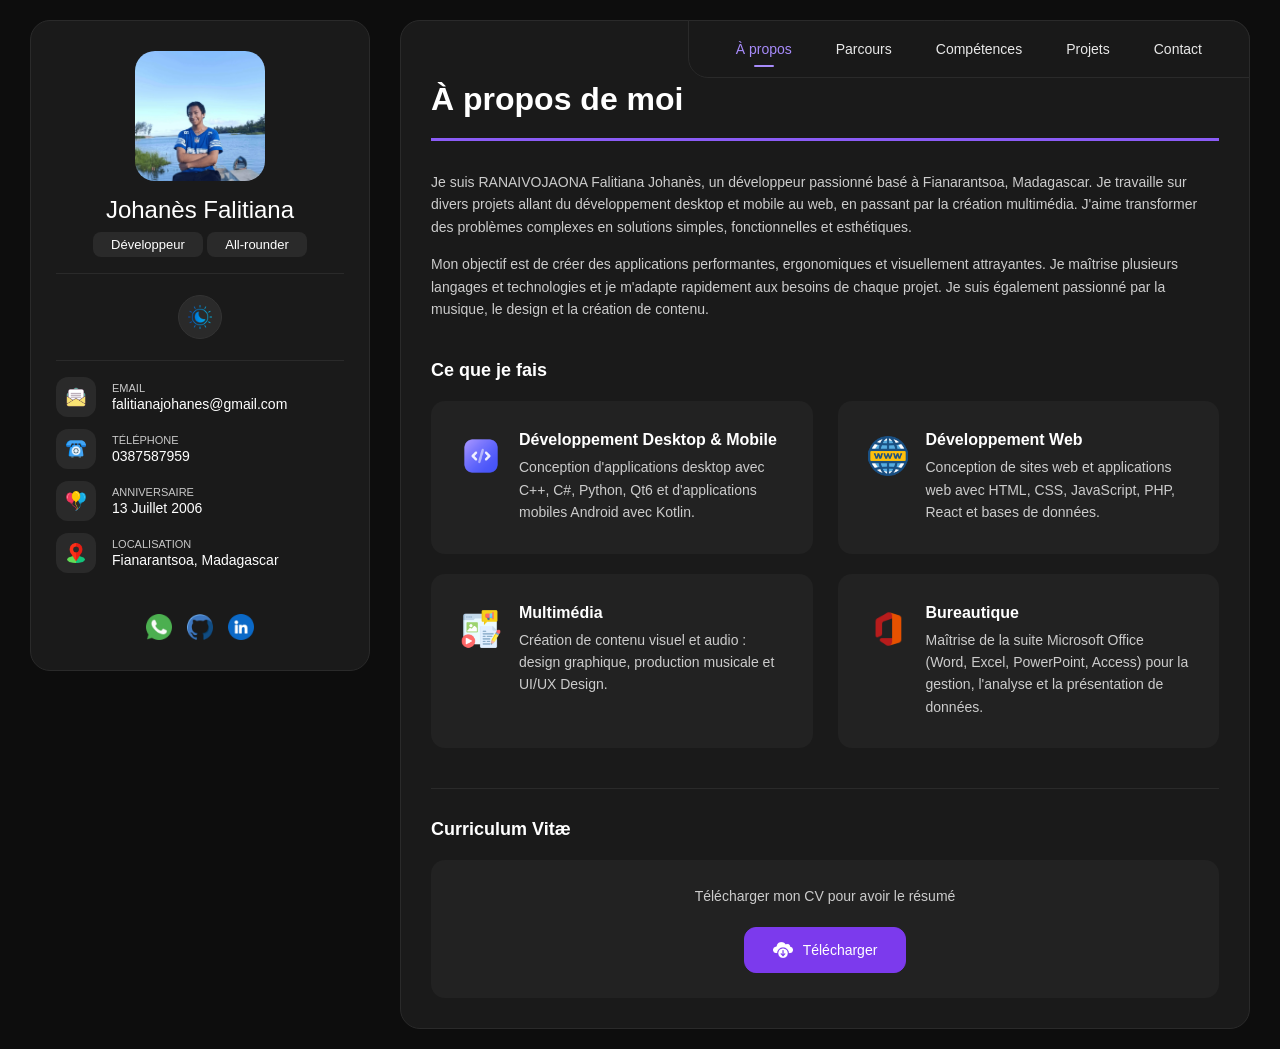
==== commit 2dc098a6: "16/09/26 change image" ====
--- a/index.html
+++ b/index.html
@@ -13,7 +13,7 @@
     />
     <meta
       property="og:image"
-      content="https://johanes-mg.github.io/images/og-image.png"
+      content="https://johanes-mg.github.io/images/og-image.webp"
     />
     <meta property="og:url" content="https://johanes-mg.github.io/" />
     <meta name="twitter:card" content="summary_large_image" />
@@ -32,7 +32,7 @@
         <div class="info-principale">
           <figure class="cadre-avatar">
             <img
-              src="./images/j.jpg"
+              src="./images/j.webp"
               width="80"
               height="80"
               alt=""
@@ -384,15 +384,15 @@
 
             <ol class="liste-ligne-temps">
               <li class="item-ligne-temps">
-                <h4 class="titre-item-ligne">Première année de Licence</h4>
-                <span>2024 - 2025</span>
+                <h4 class="titre-item-ligne">Deuxième année de Licence</h4>
+                <span>2025 - 2026</span>
                 <p class="texte-ligne">
                   École Nationale d'Informatique de Fianarantsoa.
                 </p>
               </li>
               <li class="item-ligne-temps">
-                <h4 class="titre-item-ligne">Deuxième année de Licence</h4>
-                <span>2025 - 2026</span>
+                <h4 class="titre-item-ligne">Première année de Licence</h4>
+                <span>2024 - 2025</span>
                 <p class="texte-ligne">
                   École Nationale d'Informatique de Fianarantsoa.
                 </p>
--- a/johanes.css
+++ b/johanes.css
@@ -253,6 +253,10 @@
   gap: 20px;
   padding: 8px 0 4px 0;
   flex-wrap: wrap;
+}
+
+.item-reseau a {
+  display: block;
 }
 
 .item-reseau img {
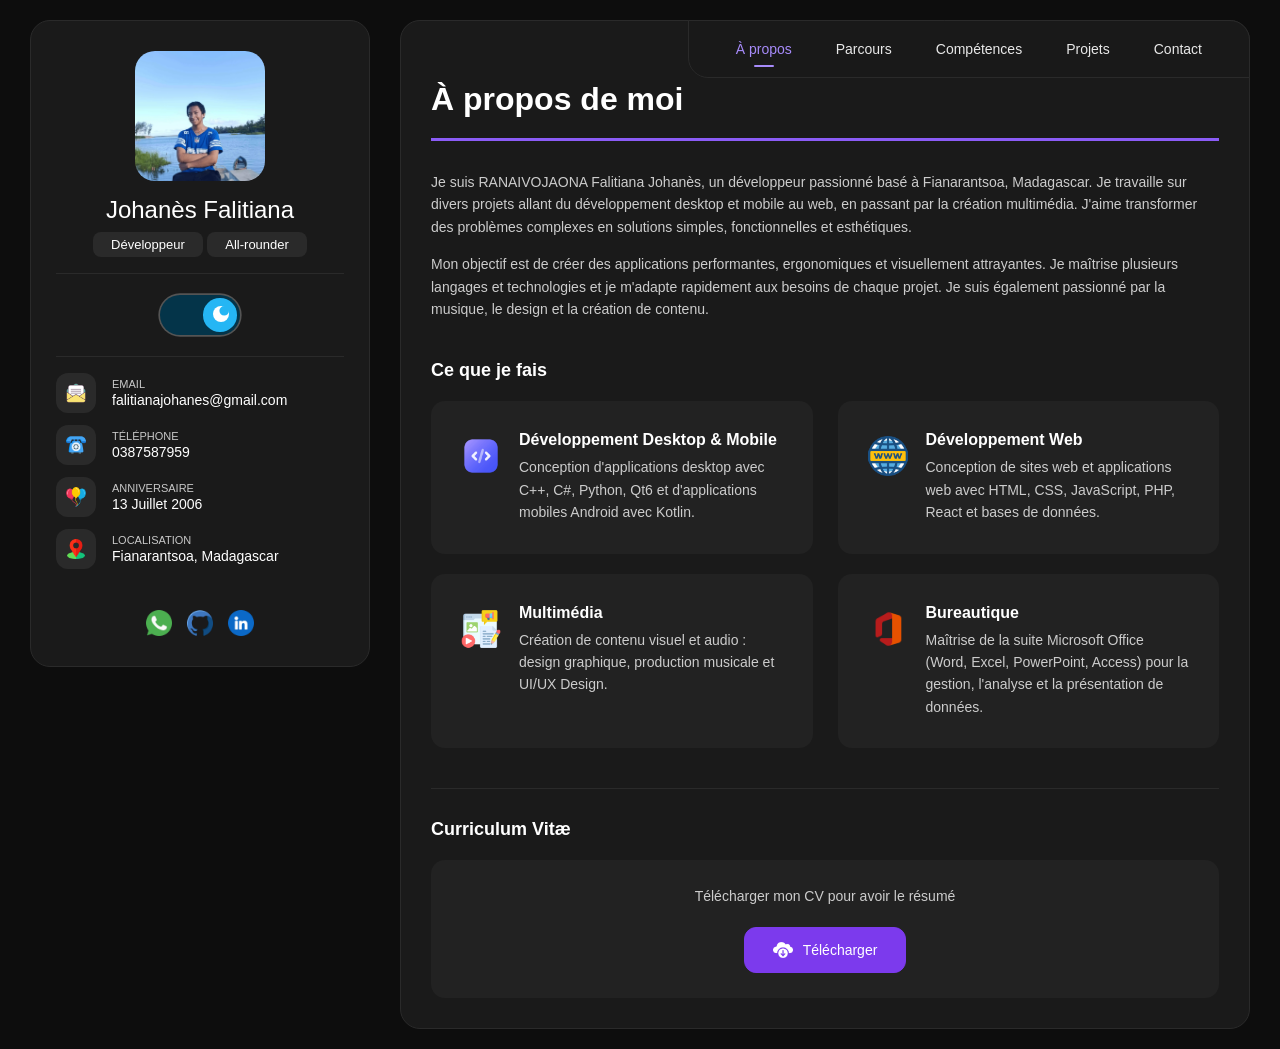
==== commit b55b299b: "25/09/26 maj" ====
--- a/index.html
+++ b/index.html
@@ -33,9 +33,9 @@
           <figure class="cadre-avatar">
             <img
               src="./images/j.webp"
+              alt="j"
               width="80"
               height="80"
-              alt=""
               loading="lazy"
             />
           </figure>
@@ -54,9 +54,9 @@
             <span>Afficher les contacts</span>
             <img
               src="./images/icone-fleche-bas.png"
+              alt="icone-fleche-bas"
               width="16"
               height="16"
-              alt=""
               loading="lazy"
             />
           </button>
@@ -64,23 +64,30 @@
 
         <div class="info-sup">
           <div class="separateur"></div>
-
           <div class="theme-toggle-wrapper">
-            <button
-              class="btn-theme"
-              onclick="basculerTheme()"
-              title="Changer de thème"
-              aria-label="Changer de thème"
-            >
-              <img
-                src="./images/icone-soleil.png"
-                id="theme-icon"
-                width="24"
-                height="24"
-                alt=""
-                loading="lazy"
-              />
-            </button>
+            <label for="theme" class="theme">
+              <span class="theme__toggle-wrap">
+                <input
+                  id="theme"
+                  class="theme__toggle"
+                  type="checkbox"
+                  role="switch"
+                  name="theme"
+                  value="dark"
+                />
+                <span class="theme__icon">
+                  <span class="theme__icon-part"></span>
+                  <span class="theme__icon-part"></span>
+                  <span class="theme__icon-part"></span>
+                  <span class="theme__icon-part"></span>
+                  <span class="theme__icon-part"></span>
+                  <span class="theme__icon-part"></span>
+                  <span class="theme__icon-part"></span>
+                  <span class="theme__icon-part"></span>
+                  <span class="theme__icon-part"></span>
+                </span>
+              </span>
+            </label>
           </div>
 
           <div class="separateur"></div>
@@ -90,9 +97,9 @@
               <div class="boite-icone">
                 <img
                   src="./images/mail.png"
+                  alt="mail"
                   width="18"
                   height="18"
-                  alt=""
                   loading="lazy"
                 />
               </div>
@@ -108,9 +115,9 @@
               <div class="boite-icone">
                 <img
                   src="./images/appel.png"
+                  alt="appel"
                   width="18"
                   height="18"
-                  alt=""
                   loading="lazy"
                 />
               </div>
@@ -124,9 +131,9 @@
               <div class="boite-icone">
                 <img
                   src="./images/calendar.png"
+                  alt="calendar"
                   width="18"
                   height="18"
-                  alt=""
                   loading="lazy"
                 />
               </div>
@@ -140,9 +147,9 @@
               <div class="boite-icone">
                 <img
                   src="./images/madagascar.png"
+                  alt="madagascar"
                   width="18"
                   height="18"
-                  alt=""
                   loading="lazy"
                 />
               </div>
@@ -165,9 +172,9 @@
               >
                 <img
                   src="./images/whatsapp.png"
+                  alt="whatsapp"
                   width="28"
                   height="28"
-                  alt=""
                   loading="lazy"
                 />
               </a>
@@ -181,9 +188,9 @@
               >
                 <img
                   src="./images/github.png"
+                  alt="github"
                   width="28"
                   height="28"
-                  alt=""
                   loading="lazy"
                 />
               </a>
@@ -197,9 +204,9 @@
               >
                 <img
                   src="./images/linkedin.png"
+                  alt="linkedin"
                   width="28"
                   height="28"
-                  alt=""
                   loading="lazy"
                 />
               </a>
@@ -261,9 +268,9 @@
                 <div class="boite-icone-service">
                   <img
                     src="./images/icon-code.png"
+                    alt="icon-code"
                     width="40"
                     height="40"
-                    alt=""
                     loading="lazy"
                   />
                 </div>
@@ -282,9 +289,9 @@
                 <div class="boite-icone-service">
                   <img
                     src="./images/icone-web.png"
+                    alt="icone-web"
                     width="40"
                     height="40"
-                    alt=""
                     loading="lazy"
                   />
                 </div>
@@ -301,9 +308,9 @@
                 <div class="boite-icone-service">
                   <img
                     src="./images/icone-multimedia.png"
+                    alt="icone-multimedia"
                     width="40"
                     height="40"
-                    alt=""
                     loading="lazy"
                   />
                 </div>
@@ -320,9 +327,9 @@
                 <div class="boite-icone-service">
                   <img
                     src="./images/icone-bureautic.png"
+                    alt="icone-bureautic"
                     width="40"
                     height="40"
-                    alt=""
                     loading="lazy"
                   />
                 </div>
@@ -351,9 +358,9 @@
                 >
                   <img
                     src="./images/icone-telecharger.png"
+                    alt="icone-telecharger"
                     width="20"
                     height="20"
-                    alt=""
                     loading="lazy"
                   />
                   Télécharger
@@ -373,9 +380,9 @@
               <div class="boite-icone">
                 <img
                   src="./images/icone-academic.png"
+                  alt="icone-academic"
                   width="20"
                   height="20"
-                  alt=""
                   loading="lazy"
                 />
               </div>
@@ -422,9 +429,9 @@
               <div class="boite-icone">
                 <img
                   src="./images/icone-formation.png"
+                  alt="icone-formation"
                   width="20"
                   height="20"
-                  alt=""
                   loading="lazy"
                 />
               </div>
@@ -459,9 +466,9 @@
               <div class="boite-icone">
                 <img
                   src="./images/icone-xp.png"
+                  alt="icone-xp"
                   width="20"
                   height="20"
-                  alt=""
                   loading="lazy"
                 />
               </div>
@@ -492,9 +499,9 @@
                 <div class="boite-icone-categorie">
                   <img
                     src="./images/icone-bureautic.png"
+                    alt="icone-bureautic"
                     width="32"
                     height="32"
-                    alt=""
                     loading="lazy"
                   />
                 </div>
@@ -506,9 +513,9 @@
                     <div class="boite-icone-competence">
                       <img
                         src="./images/word.png"
-                        width="28"
-                        height="28"
-                        alt=""
+                        alt="word"
+                        width="28"
+                        height="28"
                         loading="lazy"
                       />
                     </div>
@@ -520,9 +527,9 @@
                     <div class="boite-icone-competence">
                       <img
                         src="./images/excel.png"
-                        width="28"
-                        height="28"
-                        alt=""
+                        alt="excel"
+                        width="28"
+                        height="28"
                         loading="lazy"
                       />
                     </div>
@@ -534,9 +541,9 @@
                     <div class="boite-icone-competence">
                       <img
                         src="./images/powerpoint.png"
-                        width="28"
-                        height="28"
-                        alt=""
+                        alt="powerpoint"
+                        width="28"
+                        height="28"
                         loading="lazy"
                       />
                     </div>
@@ -545,14 +552,15 @@
                 </li>
               </ul>
             </div>
+
             <div class="categorie-competence">
               <div class="en-tete-categorie">
                 <div class="boite-icone-categorie">
                   <img
                     src="./images/icone-web.png"
+                    alt="icone-web"
                     width="32"
                     height="32"
-                    alt=""
                     loading="lazy"
                   />
                 </div>
@@ -564,9 +572,9 @@
                     <div class="boite-icone-competence">
                       <img
                         src="./images/html.png"
-                        width="28"
-                        height="28"
-                        alt=""
+                        alt="html"
+                        width="28"
+                        height="28"
                         loading="lazy"
                       />
                     </div>
@@ -578,9 +586,9 @@
                     <div class="boite-icone-competence">
                       <img
                         src="./images/css.png"
-                        width="28"
-                        height="28"
-                        alt=""
+                        alt="css"
+                        width="28"
+                        height="28"
                         loading="lazy"
                       />
                     </div>
@@ -592,9 +600,9 @@
                     <div class="boite-icone-competence">
                       <img
                         src="./images/js.png"
-                        width="28"
-                        height="28"
-                        alt=""
+                        alt="js"
+                        width="28"
+                        height="28"
                         loading="lazy"
                       />
                     </div>
@@ -606,9 +614,9 @@
                     <div class="boite-icone-competence">
                       <img
                         src="./images/php.png"
-                        width="28"
-                        height="28"
-                        alt=""
+                        alt="php"
+                        width="28"
+                        height="28"
                         loading="lazy"
                       />
                     </div>
@@ -623,9 +631,9 @@
                 <div class="boite-icone-categorie">
                   <img
                     src="./images/desktop.png"
+                    alt="desktop"
                     width="32"
                     height="32"
-                    alt=""
                     loading="lazy"
                   />
                 </div>
@@ -637,9 +645,9 @@
                     <div class="boite-icone-competence">
                       <img
                         src="./images/python.png"
-                        width="28"
-                        height="28"
-                        alt=""
+                        alt="python"
+                        width="28"
+                        height="28"
                         loading="lazy"
                       />
                     </div>
@@ -651,9 +659,9 @@
                     <div class="boite-icone-competence">
                       <img
                         src="./images/java.png"
-                        width="28"
-                        height="28"
-                        alt=""
+                        alt="java"
+                        width="28"
+                        height="28"
                         loading="lazy"
                       />
                     </div>
@@ -665,9 +673,9 @@
                     <div class="boite-icone-competence">
                       <img
                         src="./images/cpp.png"
-                        width="28"
-                        height="28"
-                        alt=""
+                        alt="cpp"
+                        width="28"
+                        height="28"
                         loading="lazy"
                       />
                     </div>
@@ -679,9 +687,9 @@
                     <div class="boite-icone-competence">
                       <img
                         src="./images/csharp.png"
-                        width="28"
-                        height="28"
-                        alt=""
+                        alt="csharp"
+                        width="28"
+                        height="28"
                         loading="lazy"
                       />
                     </div>
@@ -693,9 +701,9 @@
                     <div class="boite-icone-competence">
                       <img
                         src="./images/qt.png"
-                        width="28"
-                        height="28"
-                        alt=""
+                        alt="qt"
+                        width="28"
+                        height="28"
                         loading="lazy"
                       />
                     </div>
@@ -710,9 +718,9 @@
                 <div class="boite-icone-categorie">
                   <img
                     src="./images/mobile.png"
+                    alt="mobile"
                     width="32"
                     height="32"
-                    alt=""
                     loading="lazy"
                   />
                 </div>
@@ -724,9 +732,9 @@
                     <div class="boite-icone-competence">
                       <img
                         src="./images/kotlin.png"
-                        width="28"
-                        height="28"
-                        alt=""
+                        alt="kotlin"
+                        width="28"
+                        height="28"
                         loading="lazy"
                       />
                     </div>
@@ -741,9 +749,9 @@
                 <div class="boite-icone-categorie">
                   <img
                     src="./images/database.png"
+                    alt="database"
                     width="32"
                     height="32"
-                    alt=""
                     loading="lazy"
                   />
                 </div>
@@ -755,9 +763,9 @@
                     <div class="boite-icone-competence">
                       <img
                         src="./images/mysql.png"
-                        width="28"
-                        height="28"
-                        alt=""
+                        alt="mysql"
+                        width="28"
+                        height="28"
                         loading="lazy"
                       />
                     </div>
@@ -766,14 +774,15 @@
                 </li>
               </ul>
             </div>
+
             <div class="categorie-competence">
               <div class="en-tete-categorie">
                 <div class="boite-icone-categorie">
                   <img
                     src="./images/systememx.png"
+                    alt="systememx"
                     width="32"
                     height="32"
-                    alt=""
                     loading="lazy"
                   />
                 </div>
@@ -785,9 +794,9 @@
                     <div class="boite-icone-competence">
                       <img
                         src="./images/windows.png"
-                        width="28"
-                        height="28"
-                        alt=""
+                        alt="windows"
+                        width="28"
+                        height="28"
                         loading="lazy"
                       />
                     </div>
@@ -799,9 +808,9 @@
                     <div class="boite-icone-competence">
                       <img
                         src="./images/debian.png"
-                        width="28"
-                        height="28"
-                        alt=""
+                        alt="debian"
+                        width="28"
+                        height="28"
                         loading="lazy"
                       />
                     </div>
@@ -810,14 +819,15 @@
                 </li>
               </ul>
             </div>
+
             <div class="categorie-competence">
               <div class="en-tete-categorie">
                 <div class="boite-icone-categorie">
                   <img
                     src="./images/creation.png"
+                    alt="creation"
                     width="32"
                     height="32"
-                    alt=""
                     loading="lazy"
                   />
                 </div>
@@ -829,9 +839,9 @@
                     <div class="boite-icone-competence">
                       <img
                         src="./images/lunacy.png"
-                        width="28"
-                        height="28"
-                        alt=""
+                        alt="lunacy"
+                        width="28"
+                        height="28"
                         loading="lazy"
                       />
                     </div>
@@ -843,9 +853,9 @@
                     <div class="boite-icone-competence">
                       <img
                         src="./images/affinity.png"
-                        width="28"
-                        height="28"
-                        alt=""
+                        alt="affinity"
+                        width="28"
+                        height="28"
                         loading="lazy"
                       />
                     </div>
@@ -857,9 +867,9 @@
                     <div class="boite-icone-competence">
                       <img
                         src="./images/flstudio.png"
-                        width="28"
-                        height="28"
-                        alt=""
+                        alt="flstudio"
+                        width="28"
+                        height="28"
                         loading="lazy"
                       />
                     </div>
@@ -874,9 +884,9 @@
                 <div class="boite-icone-categorie">
                   <img
                     src="./images/langues.png"
+                    alt="langues"
                     width="32"
                     height="32"
-                    alt=""
                     loading="lazy"
                   />
                 </div>
@@ -888,9 +898,9 @@
                     <div class="boite-icone-competence">
                       <img
                         src="./images/malagasy.png"
-                        width="28"
-                        height="28"
-                        alt=""
+                        alt="malagasy"
+                        width="28"
+                        height="28"
                         loading="lazy"
                       />
                     </div>
@@ -902,9 +912,9 @@
                     <div class="boite-icone-competence">
                       <img
                         src="./images/francais.png"
-                        width="28"
-                        height="28"
-                        alt=""
+                        alt="francais"
+                        width="28"
+                        height="28"
                         loading="lazy"
                       />
                     </div>
@@ -916,9 +926,9 @@
                     <div class="boite-icone-competence">
                       <img
                         src="./images/anglais.png"
-                        width="28"
-                        height="28"
-                        alt=""
+                        alt="anglais"
+                        width="28"
+                        height="28"
                         loading="lazy"
                       />
                     </div>
@@ -933,9 +943,9 @@
                 <div class="boite-icone-categorie">
                   <img
                     src="./images/permis.png"
+                    alt="permis"
                     width="32"
                     height="32"
-                    alt=""
                     loading="lazy"
                   />
                 </div>
@@ -947,9 +957,9 @@
                     <div class="boite-icone-competence">
                       <img
                         src="./images/permisa.png"
-                        width="28"
-                        height="28"
-                        alt=""
+                        alt="permisa"
+                        width="28"
+                        height="28"
                         loading="lazy"
                       />
                     </div>
@@ -961,9 +971,9 @@
                     <div class="boite-icone-competence">
                       <img
                         src="./images/permisb.png"
-                        width="28"
-                        height="28"
-                        alt=""
+                        alt="permisb"
+                        width="28"
+                        height="28"
                         loading="lazy"
                       />
                     </div>
@@ -1034,9 +1044,9 @@
                 <span class="icone-select">
                   <img
                     src="./images/icone-fleche-bas.png"
+                    alt="icone-fleche-bas"
                     width="16"
                     height="16"
-                    alt=""
                     loading="lazy"
                   />
                 </span>
@@ -1084,9 +1094,9 @@
                 >
                   <img
                     src="./images/gmail.png"
+                    alt="gmail"
                     width="22"
                     height="22"
-                    alt=""
                     loading="lazy"
                   />
                 </button>
@@ -1097,9 +1107,9 @@
                 >
                   <img
                     src="./images/whatsapp.png"
+                    alt="whatsapp"
                     width="22"
                     height="22"
-                    alt=""
                     loading="lazy"
                   />
                 </button>
@@ -1110,9 +1120,9 @@
                 >
                   <img
                     src="./images/linkedin.png"
+                    alt="linkedin"
                     width="22"
                     height="22"
-                    alt=""
                     loading="lazy"
                   />
                 </button>
@@ -1128,9 +1138,9 @@
               >
                 <img
                   src="./images/send.png"
+                  alt="send"
                   width="20"
                   height="20"
-                  alt=""
                   loading="lazy"
                 />
                 <span>Contacter</span>
@@ -1142,9 +1152,9 @@
                 <div class="badge-icone">
                   <img
                     src="./images/whatsapp.png"
+                    alt="whatsapp"
                     width="24"
                     height="24"
-                    alt=""
                     id="badge-icon"
                     loading="lazy"
                   />
@@ -1161,20 +1171,20 @@
             <div class="illustration-contact-wrapper">
               <img
                 src="./images/contactus_green.png"
+                alt="contactus-green"
                 class="illustration-contact illustration-whatsapp"
-                alt=""
                 loading="lazy"
               />
               <img
                 src="./images/contactus_red.png"
+                alt="contactus-red"
                 class="illustration-contact illustration-gmail"
-                alt=""
                 loading="lazy"
               />
               <img
                 src="./images/contactus_blue.png"
+                alt="contactus-blue"
                 class="illustration-contact illustration-linkedin"
-                alt=""
                 loading="lazy"
               />
             </div>
@@ -1204,7 +1214,7 @@
         >
           ‹
         </button>
-        <img src="" id="lightbox-image" alt="" />
+        <img src="" id="lightbox-image" alt="lightbox" />
         <button
           class="btn-nav-lightbox btn-nav-next"
           onclick="navLightbox(1)"
--- a/johanes.css
+++ b/johanes.css
@@ -188,28 +188,6 @@
   display: flex;
   justify-content: center;
   padding: 5px 0;
-}
-
-.btn-theme {
-  background: #2a2a2a;
-  border: 1px solid #333;
-  border-radius: 50%;
-  width: 44px;
-  height: 44px;
-  display: flex;
-  align-items: center;
-  justify-content: center;
-  cursor: pointer;
-}
-
-.btn-theme:hover {
-  background: #3a3a3a;
-  border-color: #8b5cf6;
-}
-
-.btn-theme img {
-  width: 24px;
-  height: 24px;
 }
 
 .liste-contacts {
@@ -694,18 +672,29 @@
 }
 
 .item-projet.actif {
-  display: block;
-}
-
+  display: flex;
+  flex-direction: column;
+  height: 100%;
+  border: 1px solid #2a2a2a;
+  border-radius: 18px;
+  overflow: hidden;
+}
 .item-projet > a {
   width: 100%;
 }
-
+.description-projet {
+  color: #ccc;
+  font-size: 13px;
+  font-weight: 300;
+  line-height: 1.5;
+  margin: 10px 10px 10px 10px;
+  flex: 1;
+}
 .image-projet {
   position: relative;
   width: 100%;
   aspect-ratio: 16 / 9;
-  border-radius: 16px;
+  border-radius: 0;
   overflow: hidden;
   margin-bottom: 15px;
   background: #1a1a1a;
@@ -760,10 +749,9 @@
 .info-projet {
   padding: 12px 10px 10px 10px;
   border-top: 1px solid #2a2a2a;
-  margin-top: 10px;
+  margin-top: auto;
   text-align: center;
 }
-
 .lien-projet {
   display: inline-block;
   color: #a78bfa;
@@ -840,11 +828,14 @@
   background: #25d366;
   z-index: 1;
   left: 4px;
+  transition:
+    left 0.3s ease,
+    background 0.3s ease;
 }
 
 .switch-curseur.position-gauche {
   left: 4px;
-  background: #ea4335;
+  background: #e39292;
 }
 
 .switch-curseur.position-centre {
@@ -900,11 +891,11 @@
 }
 
 .btn-contact.methode-gmail {
-  background: #ea4335;
+  background: #e39292;
 }
 
 .btn-contact.methode-gmail:hover {
-  background: #d33426;
+  background: #d17a7a;
 }
 
 .contact-info-badge {
@@ -1088,7 +1079,202 @@
   background: #ffffff;
   color: #1a1a2e;
 }
-
+.theme {
+  display: flex;
+  align-items: center;
+  justify-content: center;
+  -webkit-tap-highlight-color: transparent;
+  --transDur: 0.3s;
+  --primaryT: hsla(0, 0%, 100%, 0.25);
+  --primary: hsl(0, 0%, 100%);
+}
+
+.theme__icon {
+  transition: 0.3s;
+}
+
+.theme__icon,
+.theme__toggle {
+  z-index: 1;
+}
+
+.theme__icon,
+.theme__icon-part {
+  position: absolute;
+}
+
+.theme__icon {
+  display: block;
+  top: 0.5em;
+  left: 0.5em;
+  width: 1.5em;
+  height: 1.5em;
+  pointer-events: none;
+}
+
+.theme__icon-part {
+  border-radius: 50%;
+  box-shadow: 0.4em -0.4em 0 0.5em hsl(0, 0%, 100%) inset;
+  top: calc(50% - 0.5em);
+  left: calc(50% - 0.5em);
+  width: 1em;
+  height: 1em;
+  transition:
+    box-shadow var(--transDur) ease-in-out,
+    opacity var(--transDur) ease-in-out,
+    transform var(--transDur) ease-in-out;
+  transform: scale(0.5);
+}
+
+.theme__icon-part ~ .theme__icon-part {
+  background-color: hsl(0, 0%, 100%);
+  border-radius: 0.05em;
+  top: 50%;
+  left: calc(50% - 0.05em);
+  transform: rotate(0deg) translateY(0.5em);
+  transform-origin: 50% 0;
+  width: 0.1em;
+  height: 0.2em;
+}
+
+.theme__icon-part:nth-child(3) {
+  transform: rotate(45deg) translateY(0.45em);
+}
+
+.theme__icon-part:nth-child(4) {
+  transform: rotate(90deg) translateY(0.45em);
+}
+
+.theme__icon-part:nth-child(5) {
+  transform: rotate(135deg) translateY(0.45em);
+}
+
+.theme__icon-part:nth-child(6) {
+  transform: rotate(180deg) translateY(0.45em);
+}
+
+.theme__icon-part:nth-child(7) {
+  transform: rotate(225deg) translateY(0.45em);
+}
+
+.theme__icon-part:nth-child(8) {
+  transform: rotate(270deg) translateY(0.5em);
+}
+
+.theme__icon-part:nth-child(9) {
+  transform: rotate(315deg) translateY(0.5em);
+}
+
+.theme__label,
+.theme__toggle,
+.theme__toggle-wrap {
+  position: relative;
+}
+
+.theme__toggle,
+.theme__toggle:before {
+  display: block;
+}
+
+.theme__toggle {
+  background-color: hsl(48, 90%, 85%);
+  border-radius: 25% / 50%;
+  box-shadow: 0 0 0 0.125em var(--primaryT);
+  padding: 0.25em;
+  width: 6em;
+  height: 3em;
+  -webkit-appearance: none;
+  appearance: none;
+  transition:
+    background-color var(--transDur) ease-in-out,
+    box-shadow 0.15s ease-in-out,
+    transform var(--transDur) ease-in-out;
+  cursor: pointer;
+}
+
+.theme__toggle:before {
+  background-color: hsl(48, 90%, 55%);
+  border-radius: 50%;
+  content: "";
+  width: 2.5em;
+  height: 2.5em;
+  transition: 0.3s;
+}
+
+.theme__toggle:focus {
+  box-shadow: 0 0 0 0.125em var(--primary);
+  outline: transparent;
+}
+
+.theme__toggle:checked {
+  background-color: hsl(198, 90%, 15%);
+}
+
+.theme__toggle:checked:before,
+.theme__toggle:checked ~ .theme__icon {
+  transform: translateX(3em);
+}
+
+.theme__toggle:checked:before {
+  background-color: hsl(198, 90%, 55%);
+}
+
+.theme__toggle:checked ~ .theme__icon .theme__icon-part:nth-child(1) {
+  box-shadow: 0.2em -0.2em 0 0.2em hsl(0, 0%, 100%) inset;
+  transform: scale(1);
+  top: 0.2em;
+  left: -0.2em;
+}
+
+.theme__toggle:checked ~ .theme__icon .theme__icon-part ~ .theme__icon-part {
+  opacity: 0;
+}
+
+.theme__toggle:checked ~ .theme__icon .theme__icon-part:nth-child(2) {
+  transform: rotate(45deg) translateY(0.8em);
+}
+
+.theme__toggle:checked ~ .theme__icon .theme__icon-part:nth-child(3) {
+  transform: rotate(90deg) translateY(0.8em);
+}
+
+.theme__toggle:checked ~ .theme__icon .theme__icon-part:nth-child(4) {
+  transform: rotate(135deg) translateY(0.8em);
+}
+
+.theme__toggle:checked ~ .theme__icon .theme__icon-part:nth-child(5) {
+  transform: rotate(180deg) translateY(0.8em);
+}
+
+.theme__toggle:checked ~ .theme__icon .theme__icon-part:nth-child(6) {
+  transform: rotate(225deg) translateY(0.8em);
+}
+
+.theme__toggle:checked ~ .theme__icon .theme__icon-part:nth-child(7) {
+  transform: rotate(270deg) translateY(0.8em);
+}
+
+.theme__toggle:checked ~ .theme__icon .theme__icon-part:nth-child(8) {
+  transform: rotate(315deg) translateY(0.8em);
+}
+
+.theme__toggle:checked ~ .theme__icon .theme__icon-part:nth-child(9) {
+  transform: rotate(360deg) translateY(0.8em);
+}
+
+.theme__toggle-wrap {
+  margin: 0 0.75em;
+}
+
+@supports selector(:focus-visible) {
+  .theme__toggle:focus {
+    box-shadow: 0 0 0 0.125em var(--primaryT);
+  }
+
+  .theme__toggle:focus-visible {
+    box-shadow: 0 0 0 0.125em var(--primary);
+  }
+}
 body.theme-clair .barre-laterale,
 body.theme-clair .page {
   background: #f0f2f5;
@@ -1231,15 +1417,8 @@
 body.theme-clair .categorie-projet {
   color: rgba(26, 26, 46, 0.75);
 }
-
-body.theme-clair .btn-theme {
-  background: #e8edf8;
-  border-color: #d0d8e8;
-}
-
-body.theme-clair .btn-theme:hover {
-  background: #d0d8e8;
-  border-color: #4f46e5;
+body.theme-clair .description-projet {
+  color: #000;
 }
 
 body.theme-clair .icone-oeil {
@@ -1642,9 +1821,7 @@
     width: 8px;
     left: -43px;
   }
-  .image-projet {
-    border-radius: 16px;
-  }
+
   .info-projet {
     padding: 15px 15px 12px 15px;
   }
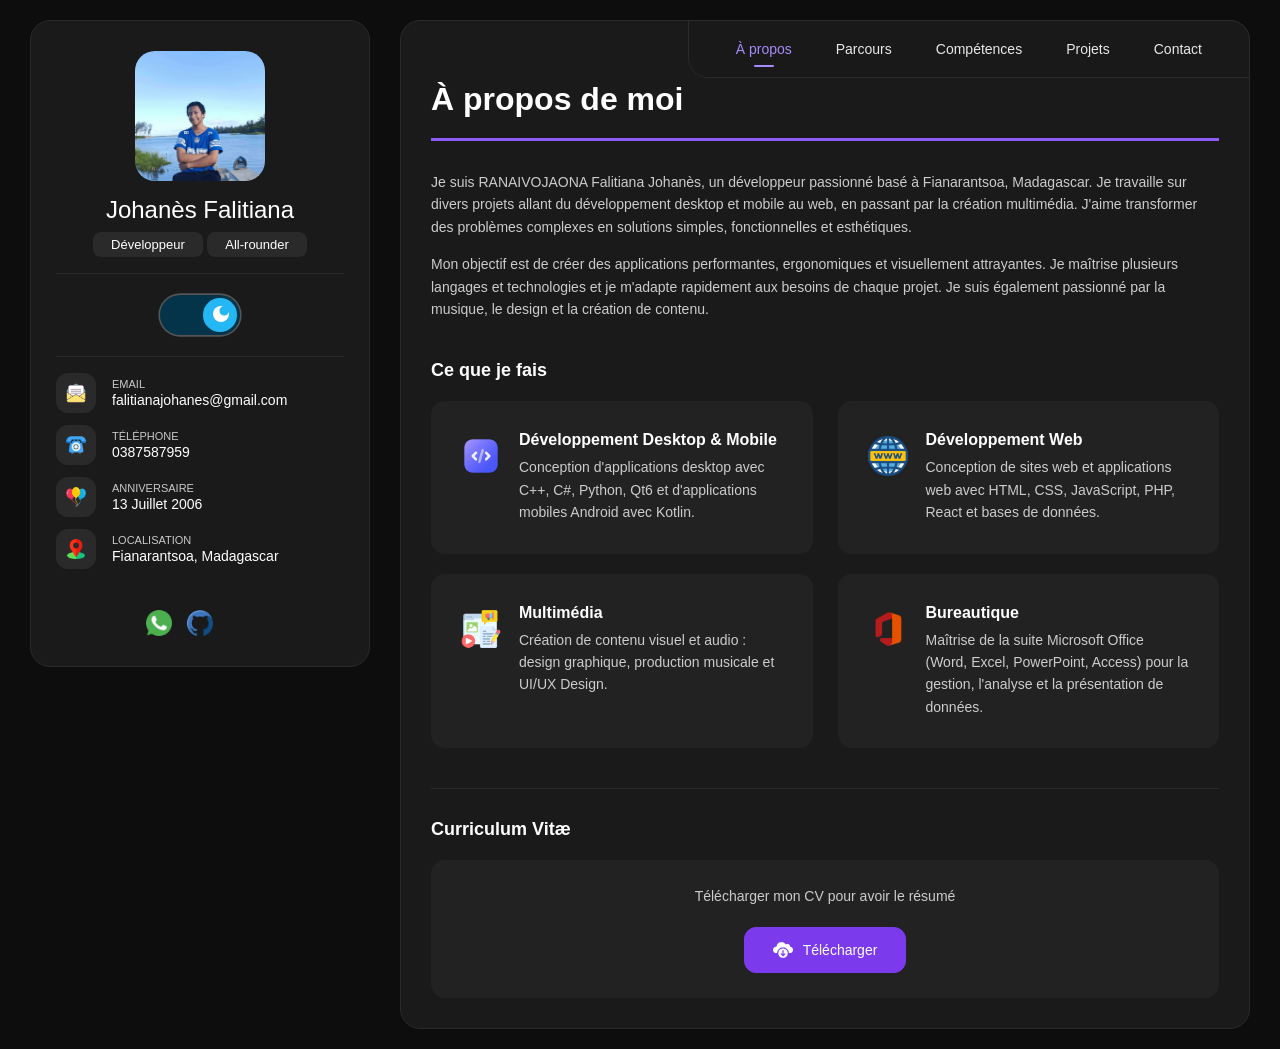
==== commit 8a941cdf: "16/10/26 maj" ====
--- a/index.html
+++ b/index.html
@@ -1,5 +1,5 @@
 <!doctype html>
-<html lang="fr">
+<html lang="fr" dir="ltr">
   <head>
     <meta charset="UTF-8" />
     <meta name="viewport" content="width=device-width, initial-scale=1.0" />
@@ -21,8 +21,27 @@
       name="google-site-verification"
       content="e6RH8l0R0uN1X-4Rn2BS_ZNVHV0qNnOUqaSfo2yXLfU"
     />
+    <meta
+      name="theme-color"
+      content="#0d0d0d"
+      media="(prefers-color-scheme: dark)"
+    />
+    <meta
+      name="theme-color"
+      content="#ffffff"
+      media="(prefers-color-scheme: light)"
+    />
+    <meta name="color-scheme" content="dark light" />
     <title>Johanès Falitiana</title>
     <link rel="shortcut icon" href="./images/favicon.png" type="image/png" />
+    <script>
+      try {
+        if (localStorage.getItem("theme") === "clair") {
+          document.documentElement.classList.add("theme-clair-preload");
+        }
+      } catch (_) {}
+    </script>
+    <link rel="preload" href="./images/j.webp" as="image" type="image/webp" />
     <link rel="stylesheet" href="./johanes.css" />
   </head>
 
@@ -33,10 +52,11 @@
           <figure class="cadre-avatar">
             <img
               src="./images/j.webp"
-              alt="j"
+              alt="Johanès Falitiana"
               width="80"
               height="80"
-              loading="lazy"
+              fetchpriority="high"
+              decoding="async"
             />
           </figure>
 
@@ -54,10 +74,10 @@
             <span>Afficher les contacts</span>
             <img
               src="./images/icone-fleche-bas.png"
-              alt="icone-fleche-bas"
+              alt=""
               width="16"
               height="16"
-              loading="lazy"
+              decoding="async"
             />
           </button>
         </div>
@@ -97,10 +117,10 @@
               <div class="boite-icone">
                 <img
                   src="./images/mail.png"
-                  alt="mail"
+                  alt=""
                   width="18"
                   height="18"
-                  loading="lazy"
+                  decoding="async"
                 />
               </div>
               <div class="info-contact">
@@ -115,10 +135,10 @@
               <div class="boite-icone">
                 <img
                   src="./images/appel.png"
-                  alt="appel"
+                  alt=""
                   width="18"
                   height="18"
-                  loading="lazy"
+                  decoding="async"
                 />
               </div>
               <div class="info-contact">
@@ -131,10 +151,10 @@
               <div class="boite-icone">
                 <img
                   src="./images/calendar.png"
-                  alt="calendar"
+                  alt=""
                   width="18"
                   height="18"
-                  loading="lazy"
+                  decoding="async"
                 />
               </div>
               <div class="info-contact">
@@ -147,10 +167,10 @@
               <div class="boite-icone">
                 <img
                   src="./images/madagascar.png"
-                  alt="madagascar"
+                  alt=""
                   width="18"
                   height="18"
-                  loading="lazy"
+                  decoding="async"
                 />
               </div>
               <div class="info-contact">
@@ -172,10 +192,10 @@
               >
                 <img
                   src="./images/whatsapp.png"
-                  alt="whatsapp"
+                  alt=""
                   width="28"
                   height="28"
-                  loading="lazy"
+                  decoding="async"
                 />
               </a>
             </li>
@@ -188,10 +208,10 @@
               >
                 <img
                   src="./images/github.png"
-                  alt="github"
+                  alt=""
                   width="28"
                   height="28"
-                  loading="lazy"
+                  decoding="async"
                 />
               </a>
             </li>
@@ -204,10 +224,10 @@
               >
                 <img
                   src="./images/linkedin.png"
-                  alt="linkedin"
+                  alt=""
                   width="28"
                   height="28"
-                  loading="lazy"
+                  decoding="async"
                 />
               </a>
             </li>
@@ -268,10 +288,11 @@
                 <div class="boite-icone-service">
                   <img
                     src="./images/icon-code.png"
-                    alt="icon-code"
+                    alt=""
                     width="40"
                     height="40"
                     loading="lazy"
+                    decoding="async"
                   />
                 </div>
                 <div class="contenu-service">
@@ -289,10 +310,11 @@
                 <div class="boite-icone-service">
                   <img
                     src="./images/icone-web.png"
-                    alt="icone-web"
+                    alt=""
                     width="40"
                     height="40"
                     loading="lazy"
+                    decoding="async"
                   />
                 </div>
                 <div class="contenu-service">
@@ -308,10 +330,11 @@
                 <div class="boite-icone-service">
                   <img
                     src="./images/icone-multimedia.png"
-                    alt="icone-multimedia"
+                    alt=""
                     width="40"
                     height="40"
                     loading="lazy"
+                    decoding="async"
                   />
                 </div>
                 <div class="contenu-service">
@@ -327,10 +350,11 @@
                 <div class="boite-icone-service">
                   <img
                     src="./images/icone-bureautic.png"
-                    alt="icone-bureautic"
+                    alt=""
                     width="40"
                     height="40"
                     loading="lazy"
+                    decoding="async"
                   />
                 </div>
                 <div class="contenu-service">
@@ -358,10 +382,11 @@
                 >
                   <img
                     src="./images/icone-telecharger.png"
-                    alt="icone-telecharger"
+                    alt=""
                     width="20"
                     height="20"
                     loading="lazy"
+                    decoding="async"
                   />
                   Télécharger
                 </button>
@@ -380,10 +405,11 @@
               <div class="boite-icone">
                 <img
                   src="./images/icone-academic.png"
-                  alt="icone-academic"
+                  alt=""
                   width="20"
                   height="20"
                   loading="lazy"
+                  decoding="async"
                 />
               </div>
               <h3 class="titre-section">Académique</h3>
@@ -429,10 +455,11 @@
               <div class="boite-icone">
                 <img
                   src="./images/icone-formation.png"
-                  alt="icone-formation"
+                  alt=""
                   width="20"
                   height="20"
                   loading="lazy"
+                  decoding="async"
                 />
               </div>
               <h3 class="titre-section">Formation</h3>
@@ -466,10 +493,11 @@
               <div class="boite-icone">
                 <img
                   src="./images/icone-xp.png"
-                  alt="icone-xp"
+                  alt=""
                   width="20"
                   height="20"
                   loading="lazy"
+                  decoding="async"
                 />
               </div>
               <h3 class="titre-section">Expérience</h3>
@@ -499,10 +527,11 @@
                 <div class="boite-icone-categorie">
                   <img
                     src="./images/icone-bureautic.png"
-                    alt="icone-bureautic"
+                    alt=""
                     width="32"
                     height="32"
                     loading="lazy"
+                    decoding="async"
                   />
                 </div>
                 <h3 class="titre-categorie">Bureautiques</h3>
@@ -513,10 +542,11 @@
                     <div class="boite-icone-competence">
                       <img
                         src="./images/word.png"
-                        alt="word"
-                        width="28"
-                        height="28"
-                        loading="lazy"
+                        alt=""
+                        width="28"
+                        height="28"
+                        loading="lazy"
+                        decoding="async"
                       />
                     </div>
                     <h5 class="nom-competence">Word</h5>
@@ -527,10 +557,11 @@
                     <div class="boite-icone-competence">
                       <img
                         src="./images/excel.png"
-                        alt="excel"
-                        width="28"
-                        height="28"
-                        loading="lazy"
+                        alt=""
+                        width="28"
+                        height="28"
+                        loading="lazy"
+                        decoding="async"
                       />
                     </div>
                     <h5 class="nom-competence">Excel</h5>
@@ -541,10 +572,11 @@
                     <div class="boite-icone-competence">
                       <img
                         src="./images/powerpoint.png"
-                        alt="powerpoint"
-                        width="28"
-                        height="28"
-                        loading="lazy"
+                        alt=""
+                        width="28"
+                        height="28"
+                        loading="lazy"
+                        decoding="async"
                       />
                     </div>
                     <h5 class="nom-competence">PowerPoint</h5>
@@ -558,10 +590,11 @@
                 <div class="boite-icone-categorie">
                   <img
                     src="./images/icone-web.png"
-                    alt="icone-web"
+                    alt=""
                     width="32"
                     height="32"
                     loading="lazy"
+                    decoding="async"
                   />
                 </div>
                 <h3 class="titre-categorie">Développement Web</h3>
@@ -572,10 +605,11 @@
                     <div class="boite-icone-competence">
                       <img
                         src="./images/html.png"
-                        alt="html"
-                        width="28"
-                        height="28"
-                        loading="lazy"
+                        alt=""
+                        width="28"
+                        height="28"
+                        loading="lazy"
+                        decoding="async"
                       />
                     </div>
                     <h5 class="nom-competence">HTML5</h5>
@@ -586,10 +620,11 @@
                     <div class="boite-icone-competence">
                       <img
                         src="./images/css.png"
-                        alt="css"
-                        width="28"
-                        height="28"
-                        loading="lazy"
+                        alt=""
+                        width="28"
+                        height="28"
+                        loading="lazy"
+                        decoding="async"
                       />
                     </div>
                     <h5 class="nom-competence">CSS3</h5>
@@ -600,10 +635,11 @@
                     <div class="boite-icone-competence">
                       <img
                         src="./images/js.png"
-                        alt="js"
-                        width="28"
-                        height="28"
-                        loading="lazy"
+                        alt=""
+                        width="28"
+                        height="28"
+                        loading="lazy"
+                        decoding="async"
                       />
                     </div>
                     <h5 class="nom-competence">JavaScript</h5>
@@ -614,10 +650,11 @@
                     <div class="boite-icone-competence">
                       <img
                         src="./images/php.png"
-                        alt="php"
-                        width="28"
-                        height="28"
-                        loading="lazy"
+                        alt=""
+                        width="28"
+                        height="28"
+                        loading="lazy"
+                        decoding="async"
                       />
                     </div>
                     <h5 class="nom-competence">PHP</h5>
@@ -631,10 +668,11 @@
                 <div class="boite-icone-categorie">
                   <img
                     src="./images/desktop.png"
-                    alt="desktop"
+                    alt=""
                     width="32"
                     height="32"
                     loading="lazy"
+                    decoding="async"
                   />
                 </div>
                 <h3 class="titre-categorie">Développement Desktop</h3>
@@ -645,10 +683,11 @@
                     <div class="boite-icone-competence">
                       <img
                         src="./images/python.png"
-                        alt="python"
-                        width="28"
-                        height="28"
-                        loading="lazy"
+                        alt=""
+                        width="28"
+                        height="28"
+                        loading="lazy"
+                        decoding="async"
                       />
                     </div>
                     <h5 class="nom-competence">Python</h5>
@@ -659,10 +698,11 @@
                     <div class="boite-icone-competence">
                       <img
                         src="./images/java.png"
-                        alt="java"
-                        width="28"
-                        height="28"
-                        loading="lazy"
+                        alt=""
+                        width="28"
+                        height="28"
+                        loading="lazy"
+                        decoding="async"
                       />
                     </div>
                     <h5 class="nom-competence">Java</h5>
@@ -673,10 +713,11 @@
                     <div class="boite-icone-competence">
                       <img
                         src="./images/cpp.png"
-                        alt="cpp"
-                        width="28"
-                        height="28"
-                        loading="lazy"
+                        alt=""
+                        width="28"
+                        height="28"
+                        loading="lazy"
+                        decoding="async"
                       />
                     </div>
                     <h5 class="nom-competence">C++</h5>
@@ -687,10 +728,11 @@
                     <div class="boite-icone-competence">
                       <img
                         src="./images/csharp.png"
-                        alt="csharp"
-                        width="28"
-                        height="28"
-                        loading="lazy"
+                        alt=""
+                        width="28"
+                        height="28"
+                        loading="lazy"
+                        decoding="async"
                       />
                     </div>
                     <h5 class="nom-competence">C# / .NET</h5>
@@ -701,10 +743,11 @@
                     <div class="boite-icone-competence">
                       <img
                         src="./images/qt.png"
-                        alt="qt"
-                        width="28"
-                        height="28"
-                        loading="lazy"
+                        alt=""
+                        width="28"
+                        height="28"
+                        loading="lazy"
+                        decoding="async"
                       />
                     </div>
                     <h5 class="nom-competence">Qt6</h5>
@@ -718,10 +761,11 @@
                 <div class="boite-icone-categorie">
                   <img
                     src="./images/mobile.png"
-                    alt="mobile"
+                    alt=""
                     width="32"
                     height="32"
                     loading="lazy"
+                    decoding="async"
                   />
                 </div>
                 <h3 class="titre-categorie">Développement Mobile</h3>
@@ -732,10 +776,11 @@
                     <div class="boite-icone-competence">
                       <img
                         src="./images/kotlin.png"
-                        alt="kotlin"
-                        width="28"
-                        height="28"
-                        loading="lazy"
+                        alt=""
+                        width="28"
+                        height="28"
+                        loading="lazy"
+                        decoding="async"
                       />
                     </div>
                     <h5 class="nom-competence">Kotlin</h5>
@@ -749,10 +794,11 @@
                 <div class="boite-icone-categorie">
                   <img
                     src="./images/database.png"
-                    alt="database"
+                    alt=""
                     width="32"
                     height="32"
                     loading="lazy"
+                    decoding="async"
                   />
                 </div>
                 <h3 class="titre-categorie">Bases de données</h3>
@@ -763,10 +809,11 @@
                     <div class="boite-icone-competence">
                       <img
                         src="./images/mysql.png"
-                        alt="mysql"
-                        width="28"
-                        height="28"
-                        loading="lazy"
+                        alt=""
+                        width="28"
+                        height="28"
+                        loading="lazy"
+                        decoding="async"
                       />
                     </div>
                     <h5 class="nom-competence">MySQL</h5>
@@ -780,10 +827,11 @@
                 <div class="boite-icone-categorie">
                   <img
                     src="./images/systememx.png"
-                    alt="systememx"
+                    alt=""
                     width="32"
                     height="32"
                     loading="lazy"
+                    decoding="async"
                   />
                 </div>
                 <h3 class="titre-categorie">Systèmes d'exploitation</h3>
@@ -794,10 +842,11 @@
                     <div class="boite-icone-competence">
                       <img
                         src="./images/windows.png"
-                        alt="windows"
-                        width="28"
-                        height="28"
-                        loading="lazy"
+                        alt=""
+                        width="28"
+                        height="28"
+                        loading="lazy"
+                        decoding="async"
                       />
                     </div>
                     <h5 class="nom-competence">Windows</h5>
@@ -808,10 +857,11 @@
                     <div class="boite-icone-competence">
                       <img
                         src="./images/debian.png"
-                        alt="debian"
-                        width="28"
-                        height="28"
-                        loading="lazy"
+                        alt=""
+                        width="28"
+                        height="28"
+                        loading="lazy"
+                        decoding="async"
                       />
                     </div>
                     <h5 class="nom-competence">Linux (basé sur Debian)</h5>
@@ -825,10 +875,11 @@
                 <div class="boite-icone-categorie">
                   <img
                     src="./images/creation.png"
-                    alt="creation"
+                    alt=""
                     width="32"
                     height="32"
                     loading="lazy"
+                    decoding="async"
                   />
                 </div>
                 <h3 class="titre-categorie">Multimédia &amp; Design</h3>
@@ -839,10 +890,11 @@
                     <div class="boite-icone-competence">
                       <img
                         src="./images/lunacy.png"
-                        alt="lunacy"
-                        width="28"
-                        height="28"
-                        loading="lazy"
+                        alt=""
+                        width="28"
+                        height="28"
+                        loading="lazy"
+                        decoding="async"
                       />
                     </div>
                     <h5 class="nom-competence">Lunacy (UI/UX)</h5>
@@ -853,10 +905,11 @@
                     <div class="boite-icone-competence">
                       <img
                         src="./images/affinity.png"
-                        alt="affinity"
-                        width="28"
-                        height="28"
-                        loading="lazy"
+                        alt=""
+                        width="28"
+                        height="28"
+                        loading="lazy"
+                        decoding="async"
                       />
                     </div>
                     <h5 class="nom-competence">Affinity Illustration</h5>
@@ -867,10 +920,11 @@
                     <div class="boite-icone-competence">
                       <img
                         src="./images/flstudio.png"
-                        alt="flstudio"
-                        width="28"
-                        height="28"
-                        loading="lazy"
+                        alt=""
+                        width="28"
+                        height="28"
+                        loading="lazy"
+                        decoding="async"
                       />
                     </div>
                     <h5 class="nom-competence">FL Studio</h5>
@@ -884,10 +938,11 @@
                 <div class="boite-icone-categorie">
                   <img
                     src="./images/langues.png"
-                    alt="langues"
+                    alt=""
                     width="32"
                     height="32"
                     loading="lazy"
+                    decoding="async"
                   />
                 </div>
                 <h3 class="titre-categorie">Langues</h3>
@@ -898,10 +953,11 @@
                     <div class="boite-icone-competence">
                       <img
                         src="./images/malagasy.png"
-                        alt="malagasy"
-                        width="28"
-                        height="28"
-                        loading="lazy"
+                        alt=""
+                        width="28"
+                        height="28"
+                        loading="lazy"
+                        decoding="async"
                       />
                     </div>
                     <h5 class="nom-competence">Malagasy</h5>
@@ -912,10 +968,11 @@
                     <div class="boite-icone-competence">
                       <img
                         src="./images/francais.png"
-                        alt="francais"
-                        width="28"
-                        height="28"
-                        loading="lazy"
+                        alt=""
+                        width="28"
+                        height="28"
+                        loading="lazy"
+                        decoding="async"
                       />
                     </div>
                     <h5 class="nom-competence">Français</h5>
@@ -926,10 +983,11 @@
                     <div class="boite-icone-competence">
                       <img
                         src="./images/anglais.png"
-                        alt="anglais"
-                        width="28"
-                        height="28"
-                        loading="lazy"
+                        alt=""
+                        width="28"
+                        height="28"
+                        loading="lazy"
+                        decoding="async"
                       />
                     </div>
                     <h5 class="nom-competence">Anglais</h5>
@@ -943,10 +1001,11 @@
                 <div class="boite-icone-categorie">
                   <img
                     src="./images/permis.png"
-                    alt="permis"
+                    alt=""
                     width="32"
                     height="32"
                     loading="lazy"
+                    decoding="async"
                   />
                 </div>
                 <h3 class="titre-categorie">Permis de conduire</h3>
@@ -957,10 +1016,11 @@
                     <div class="boite-icone-competence">
                       <img
                         src="./images/permisa.png"
-                        alt="permisa"
-                        width="28"
-                        height="28"
-                        loading="lazy"
+                        alt=""
+                        width="28"
+                        height="28"
+                        loading="lazy"
+                        decoding="async"
                       />
                     </div>
                     <h5 class="nom-competence">Permis A</h5>
@@ -971,10 +1031,11 @@
                     <div class="boite-icone-competence">
                       <img
                         src="./images/permisb.png"
-                        alt="permisb"
-                        width="28"
-                        height="28"
-                        loading="lazy"
+                        alt=""
+                        width="28"
+                        height="28"
+                        loading="lazy"
+                        decoding="async"
                       />
                     </div>
                     <h5 class="nom-competence">Permis B</h5>
@@ -1044,10 +1105,11 @@
                 <span class="icone-select">
                   <img
                     src="./images/icone-fleche-bas.png"
-                    alt="icone-fleche-bas"
+                    alt=""
                     width="16"
                     height="16"
                     loading="lazy"
+                    decoding="async"
                   />
                 </span>
               </button>
@@ -1094,10 +1156,11 @@
                 >
                   <img
                     src="./images/gmail.png"
-                    alt="gmail"
+                    alt=""
                     width="22"
                     height="22"
                     loading="lazy"
+                    decoding="async"
                   />
                 </button>
                 <button
@@ -1107,10 +1170,11 @@
                 >
                   <img
                     src="./images/whatsapp.png"
-                    alt="whatsapp"
+                    alt=""
                     width="22"
                     height="22"
                     loading="lazy"
+                    decoding="async"
                   />
                 </button>
                 <button
@@ -1120,10 +1184,11 @@
                 >
                   <img
                     src="./images/linkedin.png"
-                    alt="linkedin"
+                    alt=""
                     width="22"
                     height="22"
                     loading="lazy"
+                    decoding="async"
                   />
                 </button>
                 <div class="switch-curseur" data-switch-curseur></div>
@@ -1138,10 +1203,11 @@
               >
                 <img
                   src="./images/send.png"
-                  alt="send"
+                  alt=""
                   width="20"
                   height="20"
                   loading="lazy"
+                  decoding="async"
                 />
                 <span>Contacter</span>
               </button>
@@ -1152,11 +1218,12 @@
                 <div class="badge-icone">
                   <img
                     src="./images/whatsapp.png"
-                    alt="whatsapp"
+                    alt=""
                     width="24"
                     height="24"
                     id="badge-icon"
                     loading="lazy"
+                    decoding="async"
                   />
                 </div>
                 <div class="badge-texte">
@@ -1171,21 +1238,24 @@
             <div class="illustration-contact-wrapper">
               <img
                 src="./images/contactus_green.png"
-                alt="contactus-green"
+                alt=""
                 class="illustration-contact illustration-whatsapp"
                 loading="lazy"
+                decoding="async"
               />
               <img
                 src="./images/contactus_red.png"
-                alt="contactus-red"
+                alt=""
                 class="illustration-contact illustration-gmail"
                 loading="lazy"
+                decoding="async"
               />
               <img
                 src="./images/contactus_blue.png"
-                alt="contactus-blue"
+                alt=""
                 class="illustration-contact illustration-linkedin"
                 loading="lazy"
+                decoding="async"
               />
             </div>
           </section>
@@ -1214,7 +1284,7 @@
         >
           ‹
         </button>
-        <img src="" id="lightbox-image" alt="lightbox" />
+        <img src="" id="lightbox-image" alt="" decoding="async" />
         <button
           class="btn-nav-lightbox btn-nav-next"
           onclick="navLightbox(1)"
@@ -1230,5 +1300,12 @@
     </div>
 
     <script src="./johanes.js" defer></script>
+    <script>
+      if ("serviceWorker" in navigator) {
+        window.addEventListener("load", () => {
+          navigator.serviceWorker.register("./sw.js").catch(() => {});
+        });
+      }
+    </script>
   </body>
 </html>
--- a/johanes.css
+++ b/johanes.css
@@ -113,6 +113,11 @@
 
 .page.actif {
   display: block;
+}
+
+.page:not(.actif) {
+  content-visibility: auto;
+  contain-intrinsic-size: 0 1000px;
 }
 
 .info-principale {
@@ -986,8 +991,8 @@
 .lightbox-overlay.actif {
   display: flex;
 }
-
 .lightbox-contenu {
+  width: 100%;
   max-width: 90%;
   max-height: 90%;
   text-align: center;
@@ -996,7 +1001,8 @@
 }
 
 .lightbox-contenu img {
-  max-width: 100%;
+  width: 100%;
+  height: auto;
   max-height: 75vh;
   border-radius: 12px;
   box-shadow: 0 0 60px rgba(0, 0, 0, 0.8);
@@ -1075,10 +1081,16 @@
   right: -70px;
 }
 
+html.theme-clair-preload body {
+  background: #ffffff;
+  color: #1a1a2e;
+}
+
 body.theme-clair {
   background: #ffffff;
   color: #1a1a2e;
 }
+
 .theme {
   display: flex;
   align-items: center;
@@ -1592,6 +1604,17 @@
   background: #d0d8e8;
 }
 
+@media (prefers-reduced-motion: reduce) {
+  *,
+  *::before,
+  *::after {
+    animation-duration: 0.01ms !important;
+    animation-iteration-count: 1 !important;
+    transition-duration: 0.01ms !important;
+    scroll-behavior: auto !important;
+  }
+}
+
 @media (max-width: 480px) {
   .cv-boutons {
     flex-direction: column;
@@ -2206,4 +2229,12 @@
     flex-direction: column;
     gap: 6px;
   }
-}
+  .lightbox-contenu {
+    max-width: 100%;
+  }
+
+  .lightbox-contenu img {
+    width: 100%;
+    max-height: 70vh;
+  }
+}
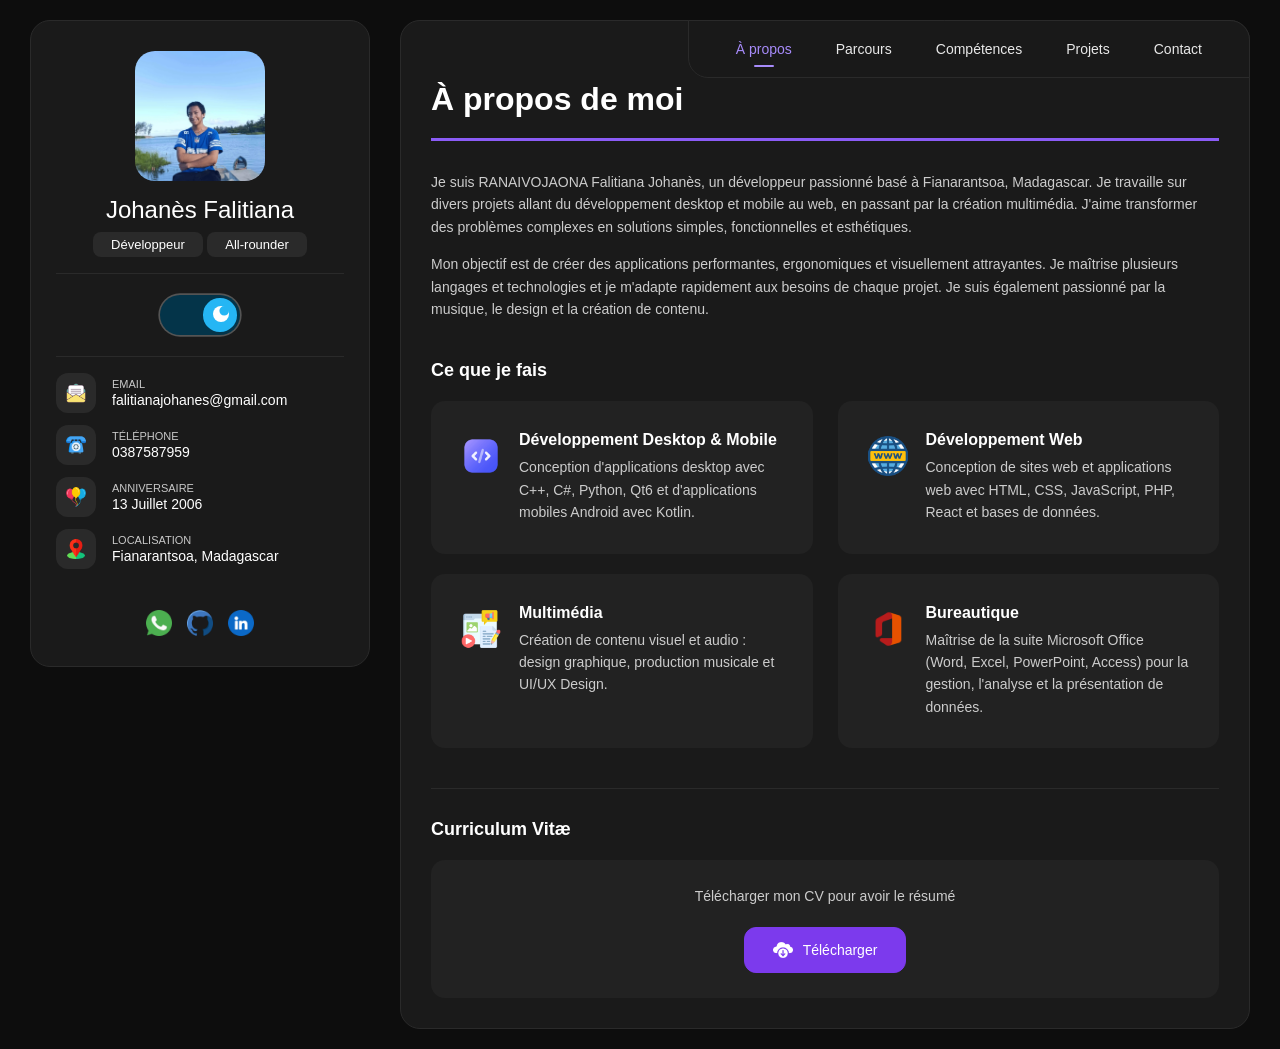
==== commit a57c1f91: "26/10/26 maj" ====
--- a/index.html
+++ b/index.html
@@ -1300,12 +1300,5 @@
     </div>
 
     <script src="./johanes.js" defer></script>
-    <script>
-      if ("serviceWorker" in navigator) {
-        window.addEventListener("load", () => {
-          navigator.serviceWorker.register("./sw.js").catch(() => {});
-        });
-      }
-    </script>
   </body>
 </html>
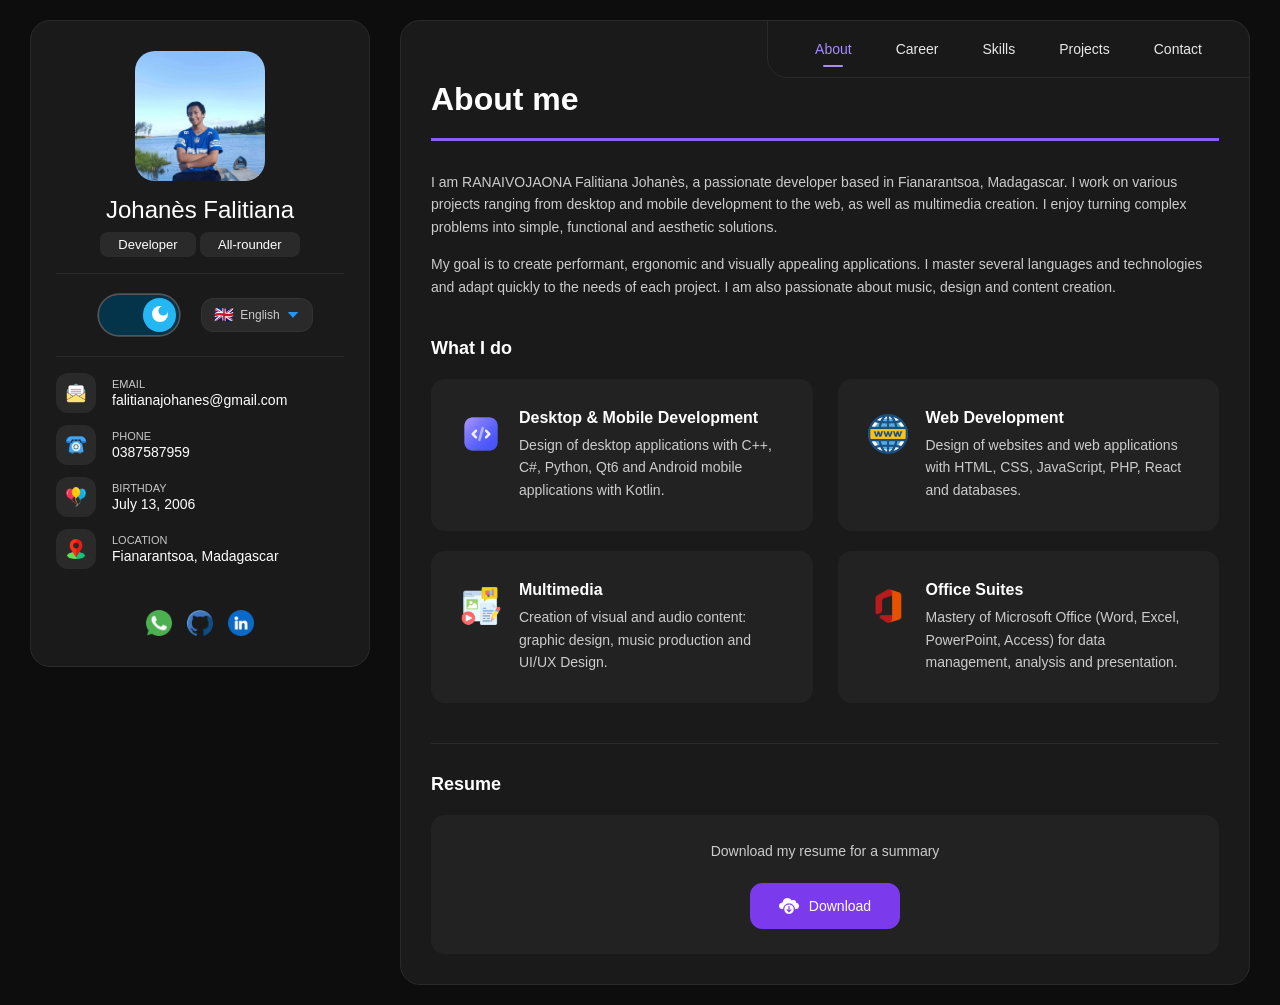
==== commit 38df5969: "29/10/26 maj" ====
--- a/index.html
+++ b/index.html
@@ -62,8 +62,8 @@
 
           <div class="contenu-info">
             <h1 class="nom" title="Johanès">Johanès Falitiana</h1>
-            <p class="titre">Développeur</p>
-            <p class="titre">All-rounder</p>
+            <p class="titre" data-i18n="role_developer">Développeur</p>
+            <p class="titre" data-i18n="role_allrounder">All-rounder</p>
           </div>
 
           <button
@@ -71,7 +71,7 @@
             data-btn-info
             aria-label="Afficher les contacts"
           >
-            <span>Afficher les contacts</span>
+            <span data-i18n="show_contacts">Afficher les contacts</span>
             <img
               src="./images/icone-fleche-bas.png"
               alt=""
@@ -108,6 +108,42 @@
                 </span>
               </span>
             </label>
+
+            <div class="langue-select" data-langue-select>
+              <button
+                class="langue-btn"
+                data-langue-btn
+                aria-haspopup="listbox"
+                aria-expanded="false"
+                aria-label="Choisir la langue"
+              >
+                <span class="langue-drapeau" data-langue-drapeau>🇬🇧</span>
+                <span class="langue-nom" data-langue-nom>English</span>
+                <span class="langue-fleche">
+                  <img
+                    src="./images/icone-fleche-bas.png"
+                    alt=""
+                    width="14"
+                    height="14"
+                    decoding="async"
+                  />
+                </span>
+              </button>
+              <ul class="langue-liste" role="listbox" data-langue-liste>
+                <li role="option">
+                  <button data-langue-item data-langue="en">
+                    <span class="langue-drapeau">🇬🇧</span>
+                    <span class="langue-nom">English</span>
+                  </button>
+                </li>
+                <li role="option">
+                  <button data-langue-item data-langue="fr">
+                    <span class="langue-drapeau">🇫🇷</span>
+                    <span class="langue-nom">Français</span>
+                  </button>
+                </li>
+              </ul>
+            </div>
           </div>
 
           <div class="separateur"></div>
@@ -124,7 +160,7 @@
                 />
               </div>
               <div class="info-contact">
-                <p class="titre-contact">Email</p>
+                <p class="titre-contact" data-i18n="contact_email">Email</p>
                 <a href="mailto:falitianajohanes@gmail.com" class="lien-contact"
                   >falitianajohanes@gmail.com</a
                 >
@@ -142,7 +178,7 @@
                 />
               </div>
               <div class="info-contact">
-                <p class="titre-contact">Téléphone</p>
+                <p class="titre-contact" data-i18n="contact_phone">Téléphone</p>
                 <a href="tel:+261387587959" class="lien-contact">0387587959</a>
               </div>
             </li>
@@ -158,8 +194,8 @@
                 />
               </div>
               <div class="info-contact">
-                <p class="titre-contact">Anniversaire</p>
-                <time datetime="2006-07-13">13 Juillet 2006</time>
+                <p class="titre-contact" data-i18n="contact_birthday">Anniversaire</p>
+                <time datetime="2006-07-13" data-i18n="contact_birthday_value">13 Juillet 2006</time>
               </div>
             </li>
 
@@ -174,8 +210,8 @@
                 />
               </div>
               <div class="info-contact">
-                <p class="titre-contact">Localisation</p>
-                <address>Fianarantsoa, Madagascar</address>
+                <p class="titre-contact" data-i18n="contact_location">Localisation</p>
+                <address data-i18n="contact_location_value">Fianarantsoa, Madagascar</address>
               </div>
             </li>
           </ul>
@@ -239,39 +275,39 @@
         <nav class="navigation" aria-label="Navigation principale">
           <ul class="liste-navigation">
             <li class="item-nav">
-              <button class="lien-nav actif" data-page-nav aria-current="page">
+              <button class="lien-nav actif" data-page-nav data-page-target="à propos" aria-current="page" data-i18n="nav_about">
                 À propos
               </button>
             </li>
             <li class="item-nav">
-              <button class="lien-nav" data-page-nav>Parcours</button>
+              <button class="lien-nav" data-page-nav data-page-target="parcours" data-i18n="nav_career">Parcours</button>
             </li>
             <li class="item-nav">
-              <button class="lien-nav" data-page-nav>Compétences</button>
+              <button class="lien-nav" data-page-nav data-page-target="compétences" data-i18n="nav_skills">Compétences</button>
             </li>
             <li class="item-nav">
-              <button class="lien-nav" data-page-nav>Projets</button>
+              <button class="lien-nav" data-page-nav data-page-target="projets" data-i18n="nav_projects">Projets</button>
             </li>
             <li class="item-nav">
-              <button class="lien-nav" data-page-nav>Contact</button>
+              <button class="lien-nav" data-page-nav data-page-target="contact" data-i18n="nav_contact">Contact</button>
             </li>
           </ul>
         </nav>
 
         <article class="page page-a-propos actif" data-page="à propos">
           <header>
-            <h2 class="titre-article">À propos de moi</h2>
+            <h2 class="titre-article" data-i18n="about_title">À propos de moi</h2>
           </header>
 
           <section class="texte-a-propos">
-            <p>
+            <p data-i18n="about_p1">
               Je suis RANAIVOJAONA Falitiana Johanès, un développeur passionné
               basé à Fianarantsoa, Madagascar. Je travaille sur divers projets
               allant du développement desktop et mobile au web, en passant par
               la création multimédia. J'aime transformer des problèmes complexes
               en solutions simples, fonctionnelles et esthétiques.
             </p>
-            <p>
+            <p data-i18n="about_p2">
               Mon objectif est de créer des applications performantes,
               ergonomiques et visuellement attrayantes. Je maîtrise plusieurs
               langages et technologies et je m'adapte rapidement aux besoins de
@@ -281,7 +317,7 @@
           </section>
 
           <section class="services">
-            <h3 class="titre-service">Ce que je fais</h3>
+            <h3 class="titre-service" data-i18n="services_title">Ce que je fais</h3>
 
             <ul class="liste-services">
               <li class="item-service">
@@ -296,10 +332,10 @@
                   />
                 </div>
                 <div class="contenu-service">
-                  <h4 class="titre-item-service">
+                  <h4 class="titre-item-service" data-i18n="service_desktop_mobile_title">
                     Développement Desktop &amp; Mobile
                   </h4>
-                  <p class="texte-service">
+                  <p class="texte-service" data-i18n="service_desktop_mobile_text">
                     Conception d'applications desktop avec C++, C#, Python, Qt6
                     et d'applications mobiles Android avec Kotlin.
                   </p>
@@ -318,8 +354,8 @@
                   />
                 </div>
                 <div class="contenu-service">
-                  <h4 class="titre-item-service">Développement Web</h4>
-                  <p class="texte-service">
+                  <h4 class="titre-item-service" data-i18n="service_web_title">Développement Web</h4>
+                  <p class="texte-service" data-i18n="service_web_text">
                     Conception de sites web et applications web avec HTML, CSS,
                     JavaScript, PHP, React et bases de données.
                   </p>
@@ -338,8 +374,8 @@
                   />
                 </div>
                 <div class="contenu-service">
-                  <h4 class="titre-item-service">Multimédia</h4>
-                  <p class="texte-service">
+                  <h4 class="titre-item-service" data-i18n="service_multi_title">Multimédia</h4>
+                  <p class="texte-service" data-i18n="service_multi_text">
                     Création de contenu visuel et audio : design graphique,
                     production musicale et UI/UX Design.
                   </p>
@@ -358,8 +394,8 @@
                   />
                 </div>
                 <div class="contenu-service">
-                  <h4 class="titre-item-service">Bureautique</h4>
-                  <p class="texte-service">
+                  <h4 class="titre-item-service" data-i18n="service_office_title">Bureautique</h4>
+                  <p class="texte-service" data-i18n="service_office_text">
                     Maîtrise de la suite Microsoft Office (Word, Excel,
                     PowerPoint, Access) pour la gestion, l'analyse et la
                     présentation de données.
@@ -370,9 +406,9 @@
           </section>
 
           <section class="section-cv">
-            <h3 class="titre-service">Curriculum Vitæ</h3>
+            <h3 class="titre-service" data-i18n="cv_title">Curriculum Vitæ</h3>
             <div class="cv-container">
-              <p class="cv-description">
+              <p class="cv-description" data-i18n="cv_description">
                 Télécharger mon CV pour avoir le résumé
               </p>
               <div class="cv-boutons">
@@ -388,7 +424,7 @@
                     loading="lazy"
                     decoding="async"
                   />
-                  Télécharger
+                  <span data-i18n="cv_download">Télécharger</span>
                 </button>
               </div>
             </div>
@@ -397,7 +433,7 @@
 
         <article class="page page-parcours" data-page="parcours">
           <header>
-            <h2 class="titre-article">Parcours</h2>
+            <h2 class="titre-article" data-i18n="career_title">Parcours</h2>
           </header>
 
           <section class="ligne-temps">
@@ -412,38 +448,38 @@
                   decoding="async"
                 />
               </div>
-              <h3 class="titre-section">Académique</h3>
+              <h3 class="titre-section" data-i18n="career_academic">Académique</h3>
             </div>
 
             <ol class="liste-ligne-temps">
               <li class="item-ligne-temps">
-                <h4 class="titre-item-ligne">Deuxième année de Licence</h4>
+                <h4 class="titre-item-ligne" data-i18n="career_l2">Deuxième année de Licence</h4>
                 <span>2025 - 2026</span>
-                <p class="texte-ligne">
+                <p class="texte-ligne" data-i18n="career_l2_text">
                   École Nationale d'Informatique de Fianarantsoa.
                 </p>
               </li>
               <li class="item-ligne-temps">
-                <h4 class="titre-item-ligne">Première année de Licence</h4>
+                <h4 class="titre-item-ligne" data-i18n="career_l1">Première année de Licence</h4>
                 <span>2024 - 2025</span>
-                <p class="texte-ligne">
+                <p class="texte-ligne" data-i18n="career_l1_text">
                   École Nationale d'Informatique de Fianarantsoa.
                 </p>
               </li>
               <li class="item-ligne-temps">
-                <h4 class="titre-item-ligne">Baccalauréat</h4>
+                <h4 class="titre-item-ligne" data-i18n="career_bac">Baccalauréat</h4>
                 <span>2024</span>
-                <p class="texte-ligne">Baccalauréat série D.</p>
+                <p class="texte-ligne" data-i18n="career_bac_text">Baccalauréat série D.</p>
               </li>
               <li class="item-ligne-temps">
-                <h4 class="titre-item-ligne">BEPC</h4>
+                <h4 class="titre-item-ligne" data-i18n="career_bepc">BEPC</h4>
                 <span>2021</span>
-                <p class="texte-ligne">Brevet d'Études du Premier Cycle.</p>
+                <p class="texte-ligne" data-i18n="career_bepc_text">Brevet d'Études du Premier Cycle.</p>
               </li>
               <li class="item-ligne-temps">
-                <h4 class="titre-item-ligne">CEPE</h4>
+                <h4 class="titre-item-ligne" data-i18n="career_cepe">CEPE</h4>
                 <span>2017</span>
-                <p class="texte-ligne">
+                <p class="texte-ligne" data-i18n="career_cepe_text">
                   Certificat d'Études Primaires Élémentaires.
                 </p>
               </li>
@@ -462,26 +498,26 @@
                   decoding="async"
                 />
               </div>
-              <h3 class="titre-section">Formation</h3>
+              <h3 class="titre-section" data-i18n="career_training">Formation</h3>
             </div>
 
             <ol class="liste-ligne-temps">
               <li class="item-ligne-temps">
-                <h4 class="titre-item-ligne">Français</h4>
+                <h4 class="titre-item-ligne" data-i18n="career_fr">Français</h4>
                 <span>2026</span>
-                <p class="texte-ligne">Alliance Française de Fianarantsoa</p>
+                <p class="texte-ligne" data-i18n="career_fr_text">Alliance Française de Fianarantsoa</p>
               </li>
               <li class="item-ligne-temps">
-                <h4 class="titre-item-ligne">Anglais</h4>
+                <h4 class="titre-item-ligne" data-i18n="career_en">Anglais</h4>
                 <span>2024 - 2025</span>
-                <p class="texte-ligne">
+                <p class="texte-ligne" data-i18n="career_en_text">
                   International Tesol/TEFL Training Institute
                 </p>
               </li>
               <li class="item-ligne-temps">
-                <h4 class="titre-item-ligne">Bureautique à CFEI</h4>
+                <h4 class="titre-item-ligne" data-i18n="career_office">Bureautique à CFEI</h4>
                 <span>2024</span>
-                <p class="texte-ligne">
+                <p class="texte-ligne" data-i18n="career_office_text">
                   Centre de Formation en Électronique et Informatique.
                 </p>
               </li>
@@ -500,14 +536,14 @@
                   decoding="async"
                 />
               </div>
-              <h3 class="titre-section">Expérience</h3>
+              <h3 class="titre-section" data-i18n="career_experience">Expérience</h3>
             </div>
 
             <ol class="liste-ligne-temps">
               <li class="item-ligne-temps">
-                <h4 class="titre-item-ligne">Projets Personnels</h4>
+                <h4 class="titre-item-ligne" data-i18n="career_personal">Projets Personnels</h4>
                 <span>2024 - Présent</span>
-                <p class="texte-ligne">
+                <p class="texte-ligne" data-i18n="career_personal_text">
                   Développement d'applications web, mobiles et desktop
                   présentées dans la section Projets.
                 </p>
@@ -518,7 +554,7 @@
 
         <article class="page page-competences" data-page="compétences">
           <header>
-            <h2 class="titre-article">Mes compétences</h2>
+            <h2 class="titre-article" data-i18n="skills_title">Mes compétences</h2>
           </header>
 
           <section class="competences">
@@ -534,7 +570,7 @@
                     decoding="async"
                   />
                 </div>
-                <h3 class="titre-categorie">Bureautiques</h3>
+                <h3 class="titre-categorie" data-i18n="skills_office">Bureautiques</h3>
               </div>
               <ul class="liste-competences">
                 <li class="item-competence carte-contenu">
@@ -597,7 +633,7 @@
                     decoding="async"
                   />
                 </div>
-                <h3 class="titre-categorie">Développement Web</h3>
+                <h3 class="titre-categorie" data-i18n="skills_web">Développement Web</h3>
               </div>
               <ul class="liste-competences">
                 <li class="item-competence carte-contenu">
@@ -660,6 +696,21 @@
                     <h5 class="nom-competence">PHP</h5>
                   </div>
                 </li>
+				<li class="item-competence carte-contenu">
+				  <div class="en-tete-competence">
+					<div class="boite-icone-competence">
+					  <img
+						src="./images/react.png"
+						alt=""
+						width="28"
+						height="28"
+						loading="lazy"
+						decoding="async"
+					  />
+					</div>
+					<h5 class="nom-competence">React.js</h5>
+				  </div>
+				</li>
               </ul>
             </div>
 
@@ -675,7 +726,7 @@
                     decoding="async"
                   />
                 </div>
-                <h3 class="titre-categorie">Développement Desktop</h3>
+                <h3 class="titre-categorie" data-i18n="skills_desktop">Développement Desktop</h3>
               </div>
               <ul class="liste-competences">
                 <li class="item-competence carte-contenu">
@@ -693,21 +744,21 @@
                     <h5 class="nom-competence">Python</h5>
                   </div>
                 </li>
-                <li class="item-competence carte-contenu">
-                  <div class="en-tete-competence">
-                    <div class="boite-icone-competence">
-                      <img
-                        src="./images/java.png"
-                        alt=""
-                        width="28"
-                        height="28"
-                        loading="lazy"
-                        decoding="async"
-                      />
-                    </div>
-                    <h5 class="nom-competence">Java</h5>
-                  </div>
-                </li>
+				<li class="item-competence carte-contenu">
+				  <div class="en-tete-competence">
+					<div class="boite-icone-competence">
+					  <img
+						src="./images/rust.png"
+						alt=""
+						width="28"
+						height="28"
+						loading="lazy"
+						decoding="async"
+					  />
+					</div>
+					<h5 class="nom-competence">Rust</h5>
+				  </div>
+				</li>
                 <li class="item-competence carte-contenu">
                   <div class="en-tete-competence">
                     <div class="boite-icone-competence">
@@ -735,7 +786,7 @@
                         decoding="async"
                       />
                     </div>
-                    <h5 class="nom-competence">C# / .NET</h5>
+                    <h5 class="nom-competence">C#</h5>
                   </div>
                 </li>
                 <li class="item-competence carte-contenu">
@@ -768,7 +819,7 @@
                     decoding="async"
                   />
                 </div>
-                <h3 class="titre-categorie">Développement Mobile</h3>
+                <h3 class="titre-categorie" data-i18n="skills_mobile">Développement Mobile</h3>
               </div>
               <ul class="liste-competences">
                 <li class="item-competence carte-contenu">
@@ -801,7 +852,7 @@
                     decoding="async"
                   />
                 </div>
-                <h3 class="titre-categorie">Bases de données</h3>
+                <h3 class="titre-categorie" data-i18n="skills_db">Bases de données</h3>
               </div>
               <ul class="liste-competences">
                 <li class="item-competence carte-contenu">
@@ -834,7 +885,7 @@
                     decoding="async"
                   />
                 </div>
-                <h3 class="titre-categorie">Systèmes d'exploitation</h3>
+                <h3 class="titre-categorie" data-i18n="skills_os">Systèmes d'exploitation</h3>
               </div>
               <ul class="liste-competences">
                 <li class="item-competence carte-contenu">
@@ -882,7 +933,7 @@
                     decoding="async"
                   />
                 </div>
-                <h3 class="titre-categorie">Multimédia &amp; Design</h3>
+                <h3 class="titre-categorie" data-i18n="skills_design">Multimédia &amp; Design</h3>
               </div>
               <ul class="liste-competences">
                 <li class="item-competence carte-contenu">
@@ -945,7 +996,7 @@
                     decoding="async"
                   />
                 </div>
-                <h3 class="titre-categorie">Langues</h3>
+                <h3 class="titre-categorie" data-i18n="skills_languages">Langues</h3>
               </div>
               <ul class="liste-competences">
                 <li class="item-competence carte-contenu">
@@ -1008,7 +1059,7 @@
                     decoding="async"
                   />
                 </div>
-                <h3 class="titre-categorie">Permis de conduire</h3>
+                <h3 class="titre-categorie" data-i18n="skills_licenses">Permis de conduire</h3>
               </div>
               <ul class="liste-competences">
                 <li class="item-competence carte-contenu">
@@ -1048,7 +1099,7 @@
 
         <article class="page page-projets" data-page="projets">
           <header>
-            <h2 class="titre-article">Projets</h2>
+            <h2 class="titre-article" data-i18n="projects_title">Projets</h2>
           </header>
 
           <section class="projets">
@@ -1059,6 +1110,7 @@
                   data-btn-filtre
                   aria-selected="true"
                   data-categorie="tous"
+                  data-i18n="filter_all"
                 >
                   Tous
                 </button>
@@ -1068,6 +1120,7 @@
                   data-btn-filtre
                   aria-selected="false"
                   data-categorie="WEB"
+                  data-i18n="filter_web"
                 >
                   Web
                 </button>
@@ -1077,6 +1130,7 @@
                   data-btn-filtre
                   aria-selected="false"
                   data-categorie="MOBILE"
+                  data-i18n="filter_mobile"
                 >
                   Mobile
                 </button>
@@ -1086,6 +1140,7 @@
                   data-btn-filtre
                   aria-selected="false"
                   data-categorie="DESKTOP"
+                  data-i18n="filter_desktop"
                 >
                   Desktop
                 </button>
@@ -1099,7 +1154,7 @@
                 aria-haspopup="true"
                 aria-expanded="false"
               >
-                <span class="valeur-select" data-select-valeur
+                <span class="valeur-select" data-select-valeur data-i18n="filter_select"
                   >Sélectionner une catégorie</span
                 >
                 <span class="icone-select">
@@ -1115,18 +1170,18 @@
               </button>
               <ul class="liste-select" role="listbox">
                 <li class="item-select" role="option">
-                  <button data-select-item data-categorie="tous">Tous</button>
+                  <button data-select-item data-categorie="tous" data-i18n="filter_all">Tous</button>
                 </li>
                 <li class="item-select" role="option">
-                  <button data-select-item data-categorie="WEB">Web</button>
+                  <button data-select-item data-categorie="WEB" data-i18n="filter_web">Web</button>
                 </li>
                 <li class="item-select" role="option">
-                  <button data-select-item data-categorie="MOBILE">
+                  <button data-select-item data-categorie="MOBILE" data-i18n="filter_mobile">
                     Mobile
                   </button>
                 </li>
                 <li class="item-select" role="option">
-                  <button data-select-item data-categorie="DESKTOP">
+                  <button data-select-item data-categorie="DESKTOP" data-i18n="filter_desktop">
                     Desktop
                   </button>
                 </li>
@@ -1139,11 +1194,11 @@
 
         <article class="page page-contact" data-page="contact">
           <header>
-            <h2 class="titre-article">Contact</h2>
+            <h2 class="titre-article" data-i18n="contact_title">Contact</h2>
           </header>
 
           <section class="contact-section">
-            <p class="contact-intro">
+            <p class="contact-intro" data-i18n="contact_intro">
               Choisissez votre méthode de contact préférée :
             </p>
 
@@ -1209,7 +1264,7 @@
                   loading="lazy"
                   decoding="async"
                 />
-                <span>Contacter</span>
+                <span data-i18n="contact_button">Contacter</span>
               </button>
             </div>
 
--- a/johanes.css
+++ b/johanes.css
@@ -192,7 +192,88 @@
 .theme-toggle-wrapper {
   display: flex;
   justify-content: center;
+  align-items: center;
+  gap: 12px;
   padding: 5px 0;
+  flex-wrap: wrap;
+}
+
+.langue-select {
+  position: relative;
+}
+
+.langue-btn {
+  display: flex;
+  align-items: center;
+  gap: 6px;
+  background: #2a2a2a;
+  color: #ccc;
+  border: 1px solid #333;
+  border-radius: 12px;
+  padding: 8px 12px;
+  font-size: 12px;
+  font-weight: 400;
+  cursor: pointer;
+  white-space: nowrap;
+}
+
+.langue-btn:hover {
+  background: #3a3a3a;
+  border-color: #8b5cf6;
+}
+
+.langue-drapeau {
+  font-size: 16px;
+  line-height: 1;
+  display: inline-block;
+}
+
+.langue-nom {
+  display: inline-block;
+}
+
+.langue-fleche img {
+  width: 14px;
+  height: 14px;
+}
+
+.langue-liste {
+  position: absolute;
+  top: calc(100% + 6px);
+  left: 0;
+  min-width: 100%;
+  background: #1a1a1a;
+  border: 1px solid #2a2a2a;
+  border-radius: 12px;
+  padding: 6px;
+  z-index: 10;
+  opacity: 0;
+  visibility: hidden;
+  pointer-events: none;
+}
+
+.langue-select.actif .langue-liste {
+  opacity: 1;
+  visibility: visible;
+  pointer-events: all;
+}
+
+.langue-liste button {
+  display: flex;
+  align-items: center;
+  gap: 8px;
+  width: 100%;
+  background: #1a1a1a;
+  color: #ccc;
+  font-size: 13px;
+  padding: 8px 10px;
+  border-radius: 8px;
+  text-align: left;
+  cursor: pointer;
+}
+
+.langue-liste button:hover {
+  background: #2a2a2a;
 }
 
 .liste-contacts {
@@ -1325,6 +1406,30 @@
   color: #4338ca;
 }
 
+body.theme-clair .langue-btn {
+  background: #e8edf8;
+  color: #1a1a2e;
+  border-color: #d0d8e8;
+}
+
+body.theme-clair .langue-btn:hover {
+  background: #dde5f5;
+}
+
+body.theme-clair .langue-liste {
+  background: #ffffff;
+  border-color: #d0d8e8;
+}
+
+body.theme-clair .langue-liste button {
+  background: #ffffff;
+  color: #1a1a2e;
+}
+
+body.theme-clair .langue-liste button:hover {
+  background: #e8edf8;
+}
+
 body.theme-clair .info-contact :is(.lien-contact, time, address) {
   color: #1a1a2e;
 }
@@ -1736,6 +1841,16 @@
   }
   .lightbox-contenu img {
     max-height: 55vh;
+  }
+  .theme-toggle-wrapper {
+    gap: 8px;
+  }
+  .langue-btn {
+    font-size: 11px;
+    padding: 6px 10px;
+  }
+  .langue-drapeau {
+    font-size: 14px;
   }
 }
 
@@ -2088,6 +2203,9 @@
   .titre-categorie {
     font-size: 18px;
   }
+  .theme-toggle-wrapper {
+    gap: 10px;
+  }
 }
 
 @media (min-width: 1250px) {
